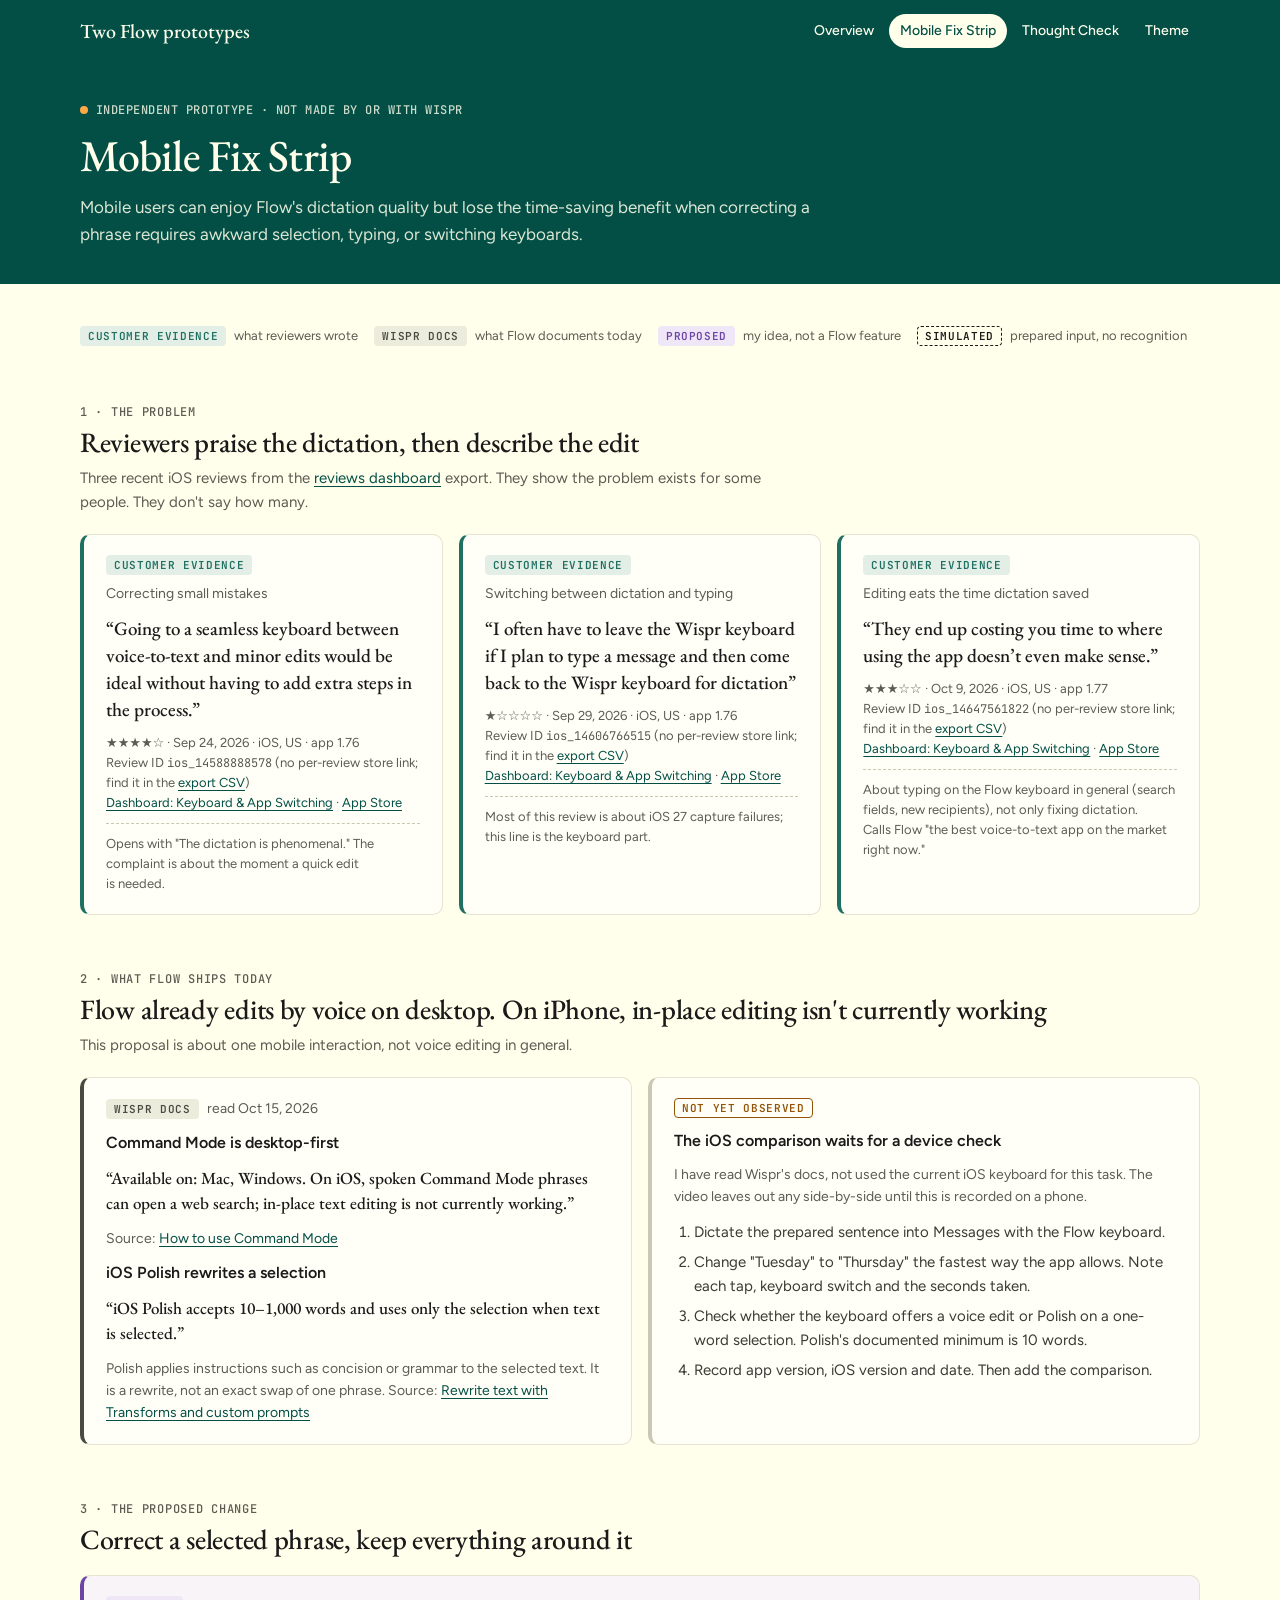
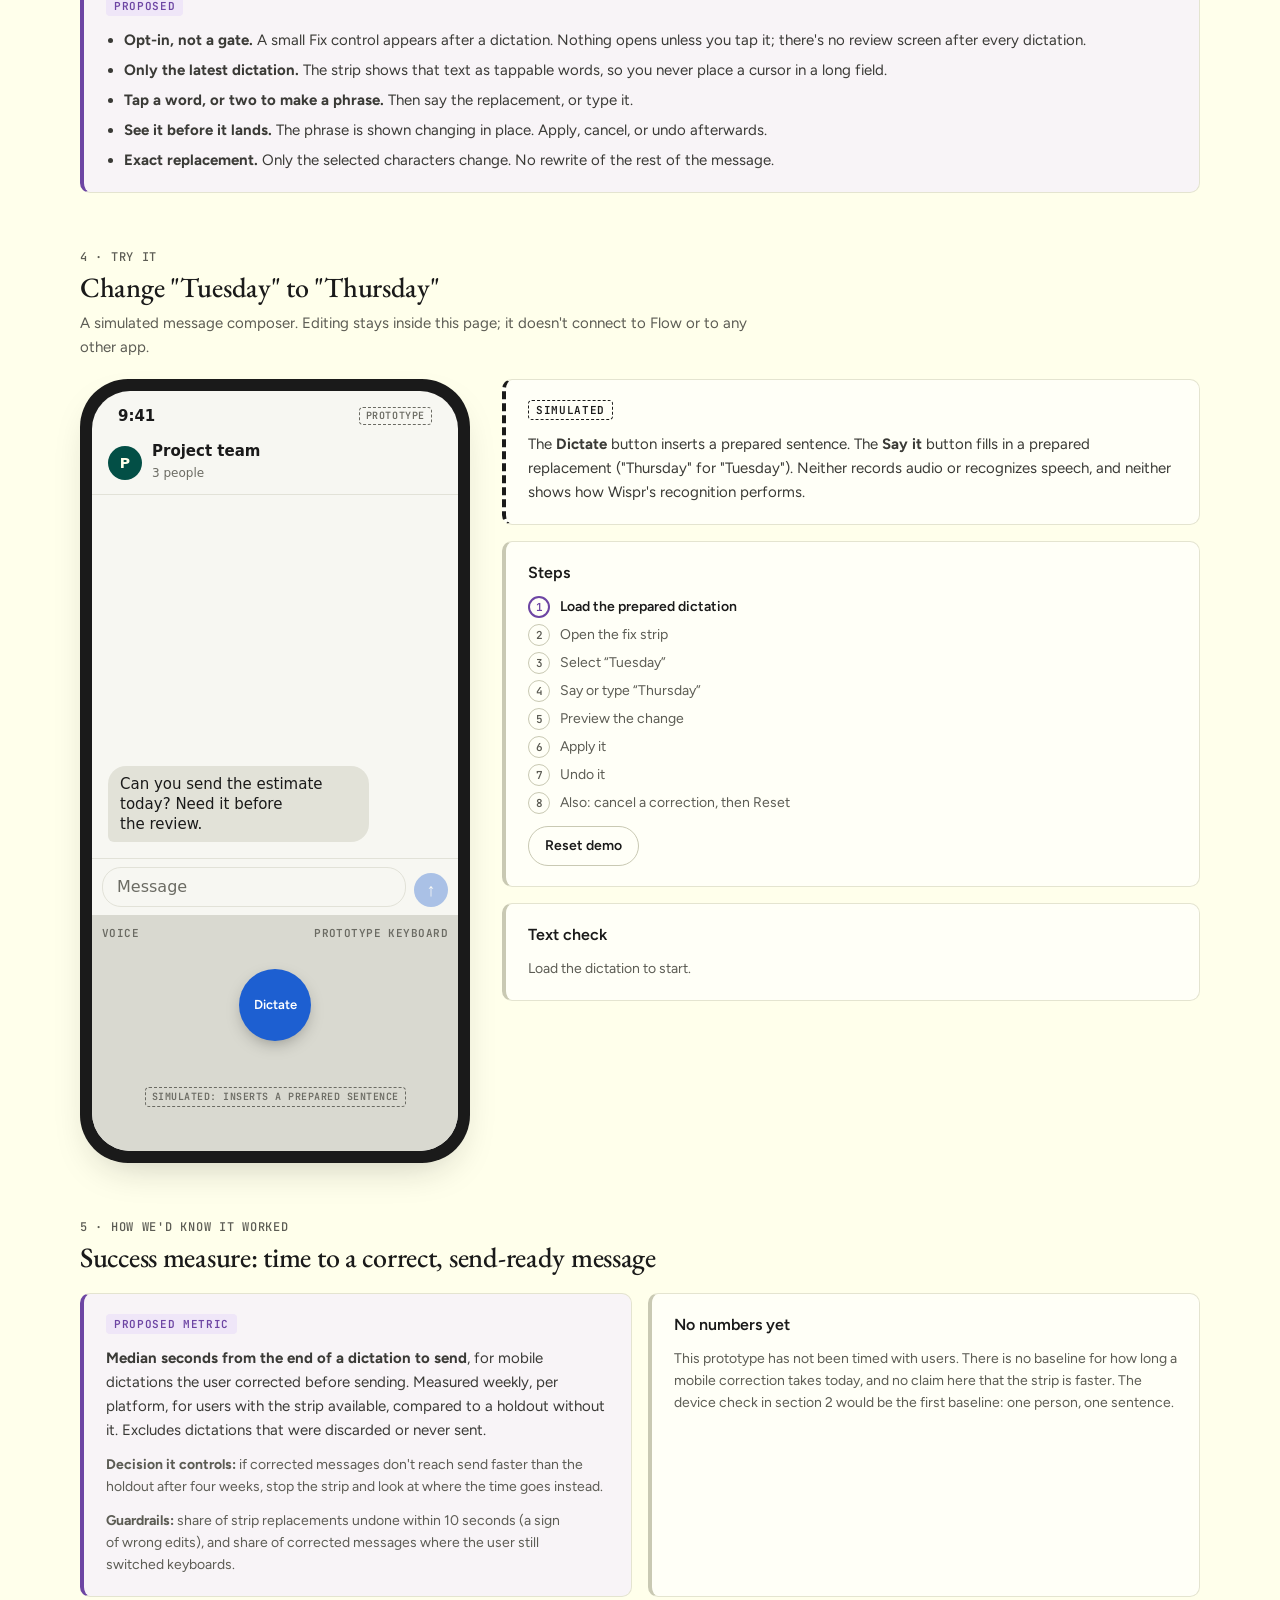
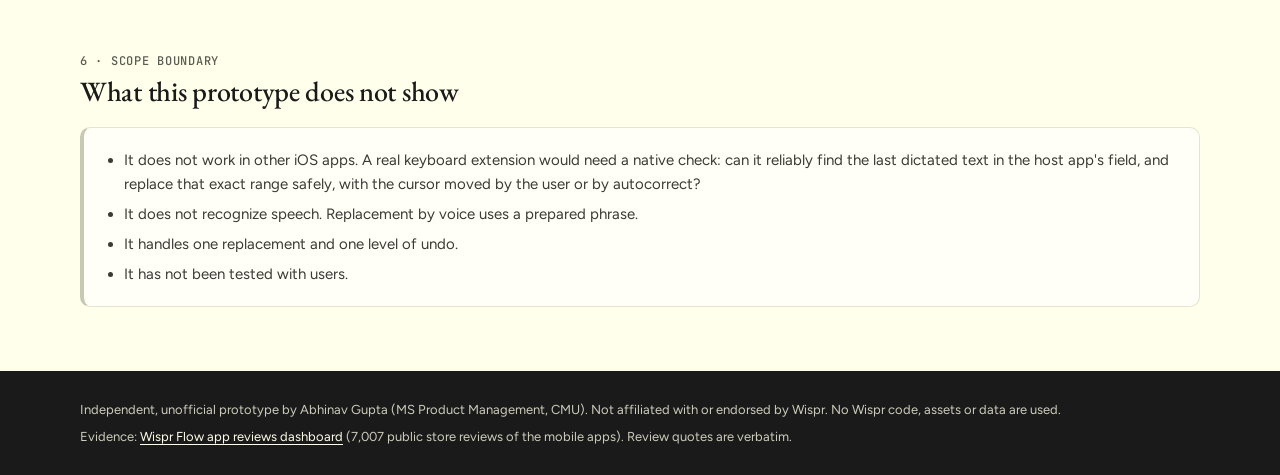
==== site/fix-strip/index.html @ d7d8e9a3 "Mobile Fix Strip demo and Thought Check test workspace Static site, three routes: overview, Fix Stri" ====
<!doctype html>
<html lang="en">
<head>
  <meta charset="utf-8">
  <meta name="viewport" content="width=device-width, initial-scale=1, viewport-fit=cover">
  <title>Mobile Fix Strip · Flow prototypes</title>
  <meta name="description" content="An independent prototype: correct one dictated phrase on mobile while keeping every other character.">
  <link rel="icon" href="data:,">
  <meta name="theme-color" content="#034f46">
  <link rel="preconnect" href="https://fonts.googleapis.com">
  <link rel="preconnect" href="https://fonts.gstatic.com" crossorigin>
  <link rel="stylesheet" href="https://fonts.googleapis.com/css2?family=EB+Garamond:wght@500;600&family=Figtree:wght@400;500;600;700&family=JetBrains+Mono:wght@500;600&display=swap">
  <link rel="stylesheet" href="../assets/styles.css">
  <link rel="stylesheet" href="../assets/fixstrip.css">
  <script src="../assets/shared.js"></script>
  <script src="../assets/evidence.js"></script>
  <script src="../assets/fixstrip-core.js"></script>
  <script defer src="../assets/fixstrip.js"></script>
</head>
<body>
  <a class="skip" href="#demo">Skip to the demo</a>
  <div class="masthead">
    <div class="shell topbar">
      <a class="site-name" href="../">Two Flow prototypes</a>
      <nav class="nav" aria-label="Pages">
        <a href="../">Overview</a>
        <a href="./" aria-current="page">Mobile Fix Strip</a>
        <a href="../thought-check/">Thought Check</a>
        <button id="theme" type="button" aria-label="Switch color theme">Theme</button>
      </nav>
    </div>
    <div class="shell page-intro">
      <p class="independent">Independent prototype · not made by or with Wispr</p>
      <h1>Mobile Fix Strip</h1>
      <p class="lede">Mobile users can enjoy Flow's dictation quality but lose the time-saving benefit when correcting a phrase requires awkward selection, typing, or switching keyboards.</p>
    </div>
  </div>

  <main class="shell">
    <div class="legend" aria-label="How to read this page">
      <span class="item"><span class="tag tag-evidence">Customer evidence</span> what reviewers wrote</span>
      <span class="item"><span class="tag tag-shipping">Wispr docs</span> what Flow documents today</span>
      <span class="item"><span class="tag tag-proposed">Proposed</span> my idea, not a Flow feature</span>
      <span class="item"><span class="tag tag-sim">Simulated</span> prepared input, no recognition</span>
    </div>

    <section aria-labelledby="problem-h">
      <div class="section-head">
        <p class="eyebrow">1 · The problem</p>
        <h2 id="problem-h">Reviewers praise the dictation, then describe the edit</h2>
        <p>Three recent iOS reviews from the <a id="dash-link" href="#">reviews dashboard</a> export. They show the problem exists for some people. They don't say how many.</p>
      </div>
      <div class="grid-3" id="fix-evidence"></div>
    </section>

    <section aria-labelledby="today-h">
      <div class="section-head">
        <p class="eyebrow">2 · What Flow ships today</p>
        <h2 id="today-h">Flow already edits by voice on desktop. On iPhone, in-place editing isn't currently working</h2>
        <p>This proposal is about one mobile interaction, not voice editing in general.</p>
      </div>
      <div class="grid-2">
        <article class="block shipping" id="docs-block"></article>
        <article class="block" id="observe-block">
          <div class="button-row"><span class="tag tag-unverified">Not yet observed</span></div>
          <h3>The iOS comparison waits for a device check</h3>
          <p class="muted">I have read Wispr's docs, not used the current iOS keyboard for this task. The video leaves out any side-by-side until this is recorded on a phone.</p>
          <ol class="steps">
            <li>Dictate the prepared sentence into Messages with the Flow keyboard.</li>
            <li>Change "Tuesday" to "Thursday" the fastest way the app allows. Note each tap, keyboard switch and the seconds taken.</li>
            <li>Check whether the keyboard offers a voice edit or Polish on a one-word selection. Polish's documented minimum is 10 words.</li>
            <li>Record app version, iOS version and date. Then add the comparison.</li>
          </ol>
        </article>
      </div>
    </section>

    <section aria-labelledby="idea-h">
      <div class="section-head">
        <p class="eyebrow">3 · The proposed change</p>
        <h2 id="idea-h">Correct a selected phrase, keep everything around it</h2>
      </div>
      <article class="block proposed">
        <div class="button-row"><span class="tag tag-proposed">Proposed</span></div>
        <ul class="ticks">
          <li><strong>Opt-in, not a gate.</strong> A small Fix control appears after a dictation. Nothing opens unless you tap it; there's no review screen after every dictation.</li>
          <li><strong>Only the latest dictation.</strong> The strip shows that text as tappable words, so you never place a cursor in a long field.</li>
          <li><strong>Tap a word, or two to make a phrase.</strong> Then say the replacement, or type it.</li>
          <li><strong>See it before it lands.</strong> The phrase is shown changing in place. Apply, cancel, or undo afterwards.</li>
          <li><strong>Exact replacement.</strong> Only the selected characters change. No rewrite of the rest of the message.</li>
        </ul>
      </article>
    </section>

    <section id="demo" aria-labelledby="demo-h">
      <div class="section-head">
        <p class="eyebrow">4 · Try it</p>
        <h2 id="demo-h">Change "Tuesday" to "Thursday"</h2>
        <p>A simulated message composer. Editing stays inside this page; it doesn't connect to Flow or to any other app.</p>
      </div>
      <div class="demo">
        <div class="phone" id="phone">
          <div class="phone-screen">
            <div class="statusbar" aria-hidden="true"><span>9:41</span><span class="sim-chip">Prototype</span></div>
            <div class="thread-head"><span class="avatar" aria-hidden="true">P</span><div><strong>Project team</strong><span>3 people</span></div></div>
            <div class="thread" aria-label="Message thread">
              <p class="bubble in">Can you send the estimate today? Need it before the review.</p>
            </div>
            <div class="toast" id="toast" role="status" aria-live="polite" hidden></div>
            <div class="composer">
              <div class="field" id="composer" aria-label="Message being written" aria-live="polite"><span class="placeholder">Message</span></div>
              <button class="send" type="button" id="send" aria-label="Send (disabled in the demo)" disabled>&uarr;</button>
            </div>
            <div class="strip" id="strip" hidden>
              <div class="strip-head"><span>Last dictation · tap the words to fix</span><button type="button" class="strip-close" id="strip-close" aria-label="Close the fix strip">&times;</button></div>
              <div class="strip-words" id="strip-words" role="group" aria-label="Words in the last dictation"></div>
            </div>
            <div class="kb" id="kb"></div>
          </div>
        </div>

        <aside class="demo-side">
          <div class="block sim">
            <div class="button-row"><span class="tag tag-sim">Simulated</span></div>
            <p>The <strong>Dictate</strong> button inserts a prepared sentence. The <strong>Say it</strong> button fills in a prepared replacement ("Thursday" for "Tuesday"). Neither records audio or recognizes speech, and neither shows how Wispr's recognition performs.</p>
          </div>
          <div class="block">
            <h3>Steps</h3>
            <ol class="checklist" id="checklist"></ol>
            <div class="button-row"><button type="button" class="button" id="reset">Reset demo</button></div>
          </div>
          <div class="block" id="integrity" aria-live="polite">
            <h3>Text check</h3>
            <p class="muted" id="integrity-msg">Load the dictation to start.</p>
          </div>
        </aside>
      </div>
    </section>

    <section aria-labelledby="measure-h">
      <div class="section-head">
        <p class="eyebrow">5 · How we'd know it worked</p>
        <h2 id="measure-h">Success measure: time to a correct, send-ready message</h2>
      </div>
      <div class="grid-2">
        <article class="block proposed">
          <div class="button-row"><span class="tag tag-proposed">Proposed metric</span></div>
          <p><strong>Median seconds from the end of a dictation to send</strong>, for mobile dictations the user corrected before sending. Measured weekly, per platform, for users with the strip available, compared to a holdout without it. Excludes dictations that were discarded or never sent.</p>
          <p class="muted"><strong>Decision it controls:</strong> if corrected messages don't reach send faster than the holdout after four weeks, stop the strip and look at where the time goes instead.</p>
          <p class="muted"><strong>Guardrails:</strong> share of strip replacements undone within 10 seconds (a sign of wrong edits), and share of corrected messages where the user still switched keyboards.</p>
        </article>
        <article class="block">
          <h3>No numbers yet</h3>
          <p class="muted">This prototype has not been timed with users. There is no baseline for how long a mobile correction takes today, and no claim here that the strip is faster. The device check in section 2 would be the first baseline: one person, one sentence.</p>
        </article>
      </div>
    </section>

    <section aria-labelledby="scope-h">
      <div class="section-head">
        <p class="eyebrow">6 · Scope boundary</p>
        <h2 id="scope-h">What this prototype does not show</h2>
      </div>
      <article class="block">
        <ul class="ticks">
          <li>It does not work in other iOS apps. A real keyboard extension would need a native check: can it reliably find the last dictated text in the host app's field, and replace that exact range safely, with the cursor moved by the user or by autocorrect?</li>
          <li>It does not recognize speech. Replacement by voice uses a prepared phrase.</li>
          <li>It handles one replacement and one level of undo.</li>
          <li>It has not been tested with users.</li>
        </ul>
      </article>
    </section>
  </main>

  <footer class="site-footer">
    <div class="shell">
      <p>Independent, unofficial prototype by Abhinav Gupta (MS Product Management, CMU). Not affiliated with or endorsed by Wispr. No Wispr code, assets or data are used.</p>
      <p>Evidence: <a href="https://wispr-reviews-site.vercel.app/">Wispr Flow app reviews dashboard</a> (7,007 public store reviews of the mobile apps). Review quotes are verbatim.</p>
    </div>
  </footer>
</body>
</html>
---- site/assets/styles.css ----
/* Tokens: same Wispr Flow palette as the reviews dashboard (wispr-reviews/site/styles.css), read from
   wisprflow.ai's stylesheet on 2026-10-12. Content-type colors are derived: evidence, finding,
   proposed and simulated must never share a color. */
:root {
  color-scheme: light;
  --font-sans: "Figtree", ui-sans-serif, system-ui, -apple-system, "Segoe UI", Arial, sans-serif;
  --font-serif: "EB Garamond", "Iowan Old Style", Georgia, serif;
  --font-mono: "JetBrains Mono", ui-monospace, "SF Mono", Menlo, monospace;
  --ease-out: cubic-bezier(0.23, 1, 0.32, 1);
  --hero: #034f46; --ink: #1a1a1a; --cream: #ffffeb; --dawn: #f0d7ff;
  --page: #ffffeb; --surface: #f8f8e0; --raised: #fffff7; --border: #e4e4d0; --border-strong: #c9c9b3;
  --text-1: #1a1a1a; --text-2: #3a3a36; --text-3: #5c5c54; --text-4: #8a8a7c;
  --brand: #034f46; --on-brand: #ffffeb; --focus: #034f46;
  --evidence: #1f6f63; --evidence-soft: #e3efe6;
  --finding: #93540a; --finding-soft: #f8ead2;
  --proposed: #6d45a3; --proposed-soft: #efe6f8;
  --shipping: #4a4a44; --shipping-soft: #ececdc;
  --sim: #1a1a1a;
  --ok: #1f6f63; --bad: #b02e46; --warn: #93540a;
  --hl: #f0d7ff; --hl-ink: #1a1a1a; --ins: #cdeedd; --del: #f6d3d9;
  --shadow: 0 16px 40px -18px rgba(26, 26, 26, 0.28);
}
@media (prefers-color-scheme: dark) {
  :root:not([data-theme="light"]) {
    color-scheme: dark;
    --page: #1a1a1a; --surface: #222220; --raised: #2b2b28; --border: #3a3a35; --border-strong: #55554d;
    --text-1: #ffffeb; --text-2: #d6d6c2; --text-3: #a3a394; --text-4: #7d7d70;
    --brand: #dcbcf7; --on-brand: #1a1a1a; --focus: #f0d7ff;
    --evidence: #6cc4b2; --evidence-soft: #1f302c;
    --finding: #ffb45e; --finding-soft: #3a2c19;
    --proposed: #c7a5f0; --proposed-soft: #2f2640;
    --shipping: #c9c9b3; --shipping-soft: #2f2f2b;
    --sim: #ffffeb;
    --ok: #6cc4b2; --bad: #f0738a; --warn: #ffb45e;
    --hl: #5b3f86; --hl-ink: #ffffeb; --ins: #1e4a3c; --del: #5a2430;
    --shadow: 0 18px 40px -16px rgba(0, 0, 0, 0.6);
  }
}
:root[data-theme="dark"] {
  color-scheme: dark;
  --page: #1a1a1a; --surface: #222220; --raised: #2b2b28; --border: #3a3a35; --border-strong: #55554d;
  --text-1: #ffffeb; --text-2: #d6d6c2; --text-3: #a3a394; --text-4: #7d7d70;
  --brand: #dcbcf7; --on-brand: #1a1a1a; --focus: #f0d7ff;
  --evidence: #6cc4b2; --evidence-soft: #1f302c;
  --finding: #ffb45e; --finding-soft: #3a2c19;
  --proposed: #c7a5f0; --proposed-soft: #2f2640;
  --shipping: #c9c9b3; --shipping-soft: #2f2f2b;
  --sim: #ffffeb;
  --ok: #6cc4b2; --bad: #f0738a; --warn: #ffb45e;
  --hl: #5b3f86; --hl-ink: #ffffeb; --ins: #1e4a3c; --del: #5a2430;
  --shadow: 0 18px 40px -16px rgba(0, 0, 0, 0.6);
}

/* Base */
*, *::before, *::after { box-sizing: border-box; }
html { scrollbar-color: var(--border-strong) transparent; }
body { margin: 0; background: var(--page); color: var(--text-2); font: 400 15px/24px var(--font-sans); -webkit-font-smoothing: antialiased; }
h1, h2, h3, h4, p, ul, ol, figure, blockquote { margin: 0; }
h1, h2, h3, h4 { color: var(--text-1); font-weight: 600; text-wrap: balance; }
h1 { font: 500 44px/48px var(--font-serif); letter-spacing: -0.02em; }
h2 { font: 500 28px/32px var(--font-serif); letter-spacing: -0.01em; }
h3 { font-size: 16px; line-height: 22px; }
h4 { font-size: 14px; line-height: 20px; }
p { text-wrap: pretty; }
a { color: var(--brand); text-underline-offset: 3px; }
code, .mono { font-family: var(--font-mono); font-size: 0.86em; }
[hidden] { display: none !important; }
:focus-visible { outline: 2px solid var(--focus); outline-offset: 2px; border-radius: 4px; }
.sr-only { position: absolute; width: 1px; height: 1px; overflow: hidden; clip-path: inset(50%); white-space: nowrap; }
.skip { position: absolute; left: -999px; top: 8px; background: var(--raised); padding: 8px 12px; z-index: 10; }
.skip:focus { left: 8px; }

.shell { width: min(1120px, 100% - 32px); margin-inline: auto; }

/* Masthead and nav */
.masthead { background: var(--hero); color: var(--cream); }
.masthead a { color: var(--cream); }
.topbar { display: flex; align-items: center; justify-content: space-between; gap: 16px; padding-block: 14px; flex-wrap: wrap; }
.site-name { font: 500 20px/24px var(--font-serif); text-decoration: none; }
.nav { display: flex; gap: 4px; flex-wrap: wrap; align-items: center; }
.nav a, .nav button { color: var(--cream); text-decoration: none; font: 500 14px/20px var(--font-sans); padding: 6px 10px; border-radius: 999px; border: 1px solid transparent; background: none; cursor: pointer; }
.nav a:hover, .nav button:hover { border-color: rgba(255, 255, 235, 0.35); }
.nav a[aria-current="page"] { background: var(--cream); color: var(--hero); }
.page-intro { padding-block: 40px 36px; display: grid; gap: 14px; }
.page-intro > * { max-width: 780px; }
.page-intro h1 { color: var(--cream); }
.page-intro .lede { color: rgba(255, 255, 235, 0.86); font-size: 17px; line-height: 27px; }
.independent { display: inline-flex; gap: 8px; align-items: center; font: 500 12px/16px var(--font-mono); letter-spacing: 0.04em; text-transform: uppercase; color: rgba(255, 255, 235, 0.8); }
.independent::before { content: ""; width: 8px; height: 8px; border-radius: 50%; background: #ffa946; }

main { padding-block: 40px 64px; display: grid; gap: 48px; }
section > h2 + p, .section-head p { margin-top: 8px; color: var(--text-3); max-width: 720px; }
.section-head { margin-bottom: 20px; }
.eyebrow { font: 500 12px/16px var(--font-mono); text-transform: uppercase; letter-spacing: 0.06em; color: var(--text-3); margin-bottom: 6px; }

/* Content-type tags: the one visual system that keeps evidence, findings and proposals apart */
.tag { display: inline-flex; align-items: center; gap: 6px; font: 600 11px/16px var(--font-mono); text-transform: uppercase; letter-spacing: 0.06em; padding: 2px 8px; border-radius: 4px; white-space: nowrap; }
.tag-evidence { color: var(--evidence); background: var(--evidence-soft); }
.tag-finding { color: var(--finding); background: var(--finding-soft); }
.tag-proposed { color: var(--proposed); background: var(--proposed-soft); }
.tag-shipping { color: var(--shipping); background: var(--shipping-soft); }
.tag-sim { color: var(--sim); border: 1.5px dashed currentColor; padding: 1px 7px; }
.tag-hypothesis { color: var(--text-1); border: 1.5px solid var(--text-3); padding: 1px 7px; }
.tag-unverified { color: var(--warn); border: 1.5px solid currentColor; padding: 1px 7px; }

.block { background: var(--raised); border: 1px solid var(--border); border-left: 4px solid var(--kind, var(--border-strong)); border-radius: 10px; padding: 20px 22px; display: grid; gap: 12px; align-content: start; }
.block.evidence { --kind: var(--evidence); }
.block.finding { --kind: var(--finding); }
.block.proposed { --kind: var(--proposed); background: color-mix(in srgb, var(--proposed-soft) 45%, var(--raised)); }
.block.shipping { --kind: var(--shipping); }
.block.sim { --kind: var(--sim); border-left-style: dashed; }
.block p { color: var(--text-2); }
.block .muted, .muted { color: var(--text-3); font-size: 14px; line-height: 22px; }

.legend { display: flex; flex-wrap: wrap; gap: 8px 16px; align-items: center; font-size: 13px; color: var(--text-3); }
.legend span.item { display: inline-flex; gap: 8px; align-items: center; }

.grid-2 { display: grid; grid-template-columns: repeat(2, minmax(0, 1fr)); gap: 16px; }
.grid-3 { display: grid; grid-template-columns: repeat(3, minmax(0, 1fr)); gap: 16px; }
@media (max-width: 860px) { .grid-2, .grid-3 { grid-template-columns: 1fr; } }

/* Review quotes */
.quote { display: grid; gap: 10px; }
.quote blockquote { font: 500 19px/27px var(--font-serif); color: var(--text-1); }
.quote blockquote::before { content: "\201C"; } .quote blockquote::after { content: "\201D"; }
.quote .meta { font-size: 13px; line-height: 20px; color: var(--text-3); }
.quote .meta code { font-size: 12px; overflow-wrap: anywhere; }
.quote .why { font-size: 13px; line-height: 20px; color: var(--text-3); border-top: 1px dashed var(--border-strong); padding-top: 10px; }

/* Buttons */
.button { display: inline-flex; align-items: center; justify-content: center; gap: 8px; min-height: 40px; padding: 8px 16px; border-radius: 999px; border: 1px solid var(--border-strong); background: var(--raised); color: var(--text-1); font: 600 14px/20px var(--font-sans); cursor: pointer; text-decoration: none; transition: transform 120ms var(--ease-out), background 160ms; }
.button:hover { background: var(--surface); }
.button:active { transform: scale(0.97); }
.button.primary { background: var(--brand); border-color: var(--brand); color: var(--on-brand); }
.button.primary:hover { filter: brightness(1.08); }
.button.quiet { border-color: transparent; background: none; }
.button.small { min-height: 32px; padding: 4px 12px; font-size: 13px; }
.button[disabled] { opacity: 0.45; cursor: not-allowed; transform: none; }
.button-row { display: flex; gap: 8px; flex-wrap: wrap; align-items: center; }

/* Overview cards */
.concept { display: grid; gap: 14px; padding: 24px; }
.concept h2 { font-size: 30px; line-height: 34px; }
.concept .status { font-size: 13px; color: var(--text-3); }
.concept dl { display: grid; gap: 10px; margin: 0; }
.concept dt { font: 600 12px/16px var(--font-mono); text-transform: uppercase; letter-spacing: 0.05em; color: var(--text-3); }
.concept dd { margin: 2px 0 0; }

table { border-collapse: collapse; width: 100%; font-size: 14px; }
th, td { text-align: left; padding: 8px 10px; border-bottom: 1px solid var(--border); vertical-align: top; }
th { font: 600 12px/16px var(--font-mono); text-transform: uppercase; letter-spacing: 0.04em; color: var(--text-3); }
.table-wrap { overflow-x: auto; }

ul.plain { display: grid; gap: 8px; padding: 0; list-style: none; }
ul.ticks { display: grid; gap: 6px; padding-left: 18px; }
ol.steps { display: grid; gap: 6px; padding-left: 20px; }

footer.site-footer { background: var(--ink); color: rgba(255, 255, 235, 0.78); padding-block: 28px; font-size: 13px; line-height: 21px; }
footer.site-footer a { color: var(--cream); }
footer.site-footer .shell { display: grid; gap: 6px; }

@media (max-width: 640px) {
  h1 { font-size: 34px; line-height: 38px; }
  h2 { font-size: 24px; line-height: 28px; }
  .page-intro { padding-block: 28px; }
  main { padding-block: 28px 48px; gap: 36px; }
  .block { padding: 16px; }
}
@media (prefers-reduced-motion: reduce) { *, *::before, *::after { transition-duration: 1ms !important; animation-duration: 1ms !important; } }
.doc-quote { font: 500 17px/25px var(--font-serif); color: var(--text-1); }
---- site/assets/fixstrip.css ----
/* Mobile Fix Strip demo. The phone is a neutral, generic messaging UI: no Wispr or Apple branding. */
.demo { display: grid; grid-template-columns: 390px minmax(0, 1fr); gap: 32px; align-items: start; }
.demo-side { display: grid; gap: 16px; position: sticky; top: 16px; }
@media (max-width: 900px) { .demo { grid-template-columns: 1fr; justify-items: center; } .demo-side { position: static; width: 100%; } }

.phone { --ph-bg: #f7f7f2; --ph-ink: #1a1a1a; --ph-sub: #6b6b63; --ph-line: #e2e2d8; --ph-key: #ffffff; --ph-kb: #d9d9d0; --ph-blue: #1d5fd1;
  width: 390px; max-width: 100%; border-radius: 48px; padding: 12px; background: #1a1a1a; box-shadow: var(--shadow); }
:root[data-theme="dark"] .phone { --ph-bg: #121212; --ph-ink: #f2f2ea; --ph-sub: #9a9a90; --ph-line: #2c2c28; --ph-key: #3a3a36; --ph-kb: #232320; --ph-blue: #6ea0ff; background: #000; }
@media (prefers-color-scheme: dark) { :root:not([data-theme="light"]) .phone { --ph-bg: #121212; --ph-ink: #f2f2ea; --ph-sub: #9a9a90; --ph-line: #2c2c28; --ph-key: #3a3a36; --ph-kb: #232320; --ph-blue: #6ea0ff; background: #000; } }
.phone-screen { position: relative; height: 760px; border-radius: 38px; overflow: hidden; background: var(--ph-bg); color: var(--ph-ink); display: flex; flex-direction: column; font: 400 16px/22px -apple-system, system-ui, var(--font-sans); }
@media (max-width: 480px) {
  .phone { width: 100%; border-radius: 28px; padding: 6px; }
  .phone-screen { height: min(760px, calc(100svh - 24px)); min-height: 600px; border-radius: 24px; }
}

.statusbar { display: flex; justify-content: space-between; align-items: center; padding: 14px 26px 6px; font-weight: 600; font-size: 15px; }
.sim-chip { font: 600 10px/14px var(--font-mono); letter-spacing: 0.06em; text-transform: uppercase; border: 1.5px dashed currentColor; border-radius: 4px; padding: 1px 6px; color: var(--ph-sub); }
.thread-head { display: flex; gap: 10px; align-items: center; padding: 8px 16px 10px; border-bottom: 1px solid var(--ph-line); }
.thread-head strong { display: block; font-size: 15px; line-height: 20px; }
.thread-head span:not(.avatar) { font-size: 12px; color: var(--ph-sub); }
.avatar { width: 34px; height: 34px; border-radius: 50%; display: grid; place-items: center; background: #034f46; color: #ffffeb; font-weight: 700; font-size: 14px; }
.thread { flex: 1; padding: 16px; display: flex; flex-direction: column; justify-content: flex-end; gap: 8px; overflow: hidden; }
.bubble { max-width: 78%; padding: 8px 12px; border-radius: 18px; font-size: 15px; line-height: 20px; }
.bubble.in { background: var(--ph-line); align-self: flex-start; border-bottom-left-radius: 6px; }

.composer { display: flex; gap: 8px; align-items: flex-end; padding: 8px 10px; border-top: 1px solid var(--ph-line); }
.field { flex: 1; min-height: 38px; max-height: 150px; overflow-y: auto; border: 1px solid var(--ph-line); border-radius: 19px; padding: 8px 14px; font-size: 16px; line-height: 22px; background: var(--ph-bg); white-space: pre-wrap; overflow-wrap: anywhere; }
.field .placeholder { color: var(--ph-sub); }
.field .caret { display: inline-block; width: 2px; height: 1.1em; vertical-align: -0.15em; background: var(--ph-blue); animation: blink 1s steps(1) infinite; margin-left: 1px; }
@keyframes blink { 50% { opacity: 0; } }
.field del { background: var(--del); color: var(--ph-ink); text-decoration-thickness: 2px; border-radius: 3px; padding: 0 2px; }
.field ins { background: var(--ins); color: var(--ph-ink); text-decoration: none; border-radius: 3px; padding: 0 2px; font-weight: 600; }
.field mark { background: var(--hl); color: var(--hl-ink); border-radius: 3px; padding: 0 1px; }
.field .changed { background: var(--ins); border-radius: 3px; transition: background 1.6s ease 0.6s; }
.field .changed.settled { background: transparent; }
.send { width: 34px; height: 34px; border-radius: 50%; border: 0; background: var(--ph-blue); color: #fff; font-size: 18px; opacity: 0.35; }

.strip { border-top: 1px solid var(--ph-line); background: color-mix(in srgb, var(--ph-bg) 70%, var(--hl)); padding: 8px 10px 10px; animation: rise 220ms var(--ease-out); }
@keyframes rise { from { transform: translateY(8px); opacity: 0; } }
.strip-head { display: flex; justify-content: space-between; align-items: center; font: 600 11px/16px var(--font-mono); letter-spacing: 0.04em; text-transform: uppercase; color: var(--ph-sub); margin-bottom: 6px; }
.strip-close { border: 0; background: none; color: var(--ph-sub); font-size: 22px; line-height: 1; width: 32px; height: 32px; border-radius: 50%; cursor: pointer; }
.strip-words { display: flex; flex-wrap: wrap; align-items: center; gap: 2px 0; font-size: 15px; line-height: 22px; max-height: 96px; overflow-y: auto; }
.strip-words .w { border: 0; background: none; color: var(--ph-ink); font: inherit; padding: 4px 2px; margin: 0; border-radius: 6px; cursor: pointer; min-height: 34px; }
.strip-words .w:hover { background: color-mix(in srgb, var(--hl) 50%, transparent); }
.strip-words .w[aria-pressed="true"] { background: var(--hl); color: var(--hl-ink); box-shadow: inset 0 -2px 0 #6d45a3; }
.strip-words .p { padding: 4px 0; white-space: pre; margin-inline: -1px; }
.strip-words .w.mid { border-radius: 0; }

.kb { background: var(--ph-kb); padding: 10px 10px 26px; min-height: 236px; display: flex; flex-direction: column; gap: 10px; }
.kb-label { display: flex; justify-content: space-between; align-items: center; font: 600 11px/16px var(--font-mono); letter-spacing: 0.04em; text-transform: uppercase; color: var(--ph-sub); }
.kb-main { flex: 1; display: grid; place-items: center; gap: 10px; text-align: center; }
.kb-row { display: flex; gap: 8px; justify-content: center; flex-wrap: wrap; }
.kb button.key { min-height: 44px; padding: 0 16px; border-radius: 10px; border: 0; background: var(--ph-key); color: var(--ph-ink); font: 600 15px/20px -apple-system, system-ui, var(--font-sans); box-shadow: 0 1px 0 rgba(0,0,0,0.25); cursor: pointer; transition: transform 100ms var(--ease-out); }
.kb button.key:active { transform: scale(0.96); }
.kb button.key.primary { background: var(--ph-blue); color: #fff; }
.kb button.key.fix { background: #6d45a3; color: #fff; }
.kb button.key[disabled] { opacity: 0.4; cursor: not-allowed; }
.mic { width: 72px; height: 72px; border-radius: 50%; border: 0; background: var(--ph-blue); color: #fff; font: 600 13px/16px var(--font-sans); cursor: pointer; display: grid; place-items: center; box-shadow: 0 6px 18px -6px rgba(0,0,0,0.4); }
.mic.listening { animation: pulse 1s ease-in-out infinite; }
@keyframes pulse { 50% { box-shadow: 0 0 0 10px color-mix(in srgb, var(--ph-blue) 25%, transparent); } }
.kb .hint { font-size: 13px; line-height: 18px; color: var(--ph-sub); max-width: 300px; }
.kb .sim-note { font: 600 10px/14px var(--font-mono); letter-spacing: 0.05em; text-transform: uppercase; color: var(--ph-sub); border: 1.5px dashed currentColor; border-radius: 4px; padding: 2px 6px; }
.kb input { width: 100%; min-height: 44px; border-radius: 10px; border: 1px solid var(--ph-line); background: var(--ph-key); color: var(--ph-ink); padding: 8px 12px; font: 400 16px/22px -apple-system, system-ui, var(--font-sans); }
.replace-target { font-size: 15px; }
.replace-target b { background: var(--hl); color: var(--hl-ink); border-radius: 3px; padding: 0 3px; }
.swap { font-size: 17px; line-height: 24px; }
.swap s { background: var(--del); border-radius: 3px; padding: 0 3px; }
.swap b { background: var(--ins); border-radius: 3px; padding: 0 3px; }

.toast { margin: 0 10px 8px; display: flex; align-items: center; justify-content: space-between; gap: 12px; background: #1a1a1a; color: #ffffeb; border-radius: 14px; padding: 10px 10px 10px 14px; font-size: 14px; line-height: 20px; box-shadow: var(--shadow); animation: rise 220ms var(--ease-out); }
.toast button { border: 0; background: #ffffeb; color: #1a1a1a; border-radius: 999px; padding: 6px 14px; font: 700 14px/18px var(--font-sans); cursor: pointer; min-height: 36px; }

.checklist { display: grid; gap: 6px; padding: 0; list-style: none; counter-reset: step; }
.checklist li { counter-increment: step; display: flex; gap: 10px; align-items: baseline; font-size: 14px; line-height: 20px; color: var(--text-3); }
.checklist li::before { content: counter(step); flex: none; width: 22px; height: 22px; border-radius: 50%; display: grid; place-items: center; font: 600 11px/1 var(--font-mono); border: 1px solid var(--border-strong); }
.checklist li.done { color: var(--text-1); }
.checklist li.done::before { content: "\2713"; background: var(--ok); border-color: var(--ok); color: var(--page); }
.checklist li.now { color: var(--text-1); font-weight: 600; }
.checklist li.now::before { border-color: var(--proposed); color: var(--proposed); border-width: 2px; }

.check-row { display: grid; grid-template-columns: 72px minmax(0, 1fr); gap: 4px 10px; font-size: 13px; line-height: 20px; }
.check-row code { font-size: 12px; overflow-wrap: anywhere; color: var(--text-1); }
.check-ok { color: var(--ok); font-weight: 600; }
.check-bad { color: var(--bad); font-weight: 600; }

/* Recording mode (?record): only the phone and the step panel, for a clean screen capture. */
body.record .masthead, body.record footer, body.record .legend, body.record main > section:not(#demo), body.record #demo .section-head { display: none; }
body.record main { padding-block: 24px; }
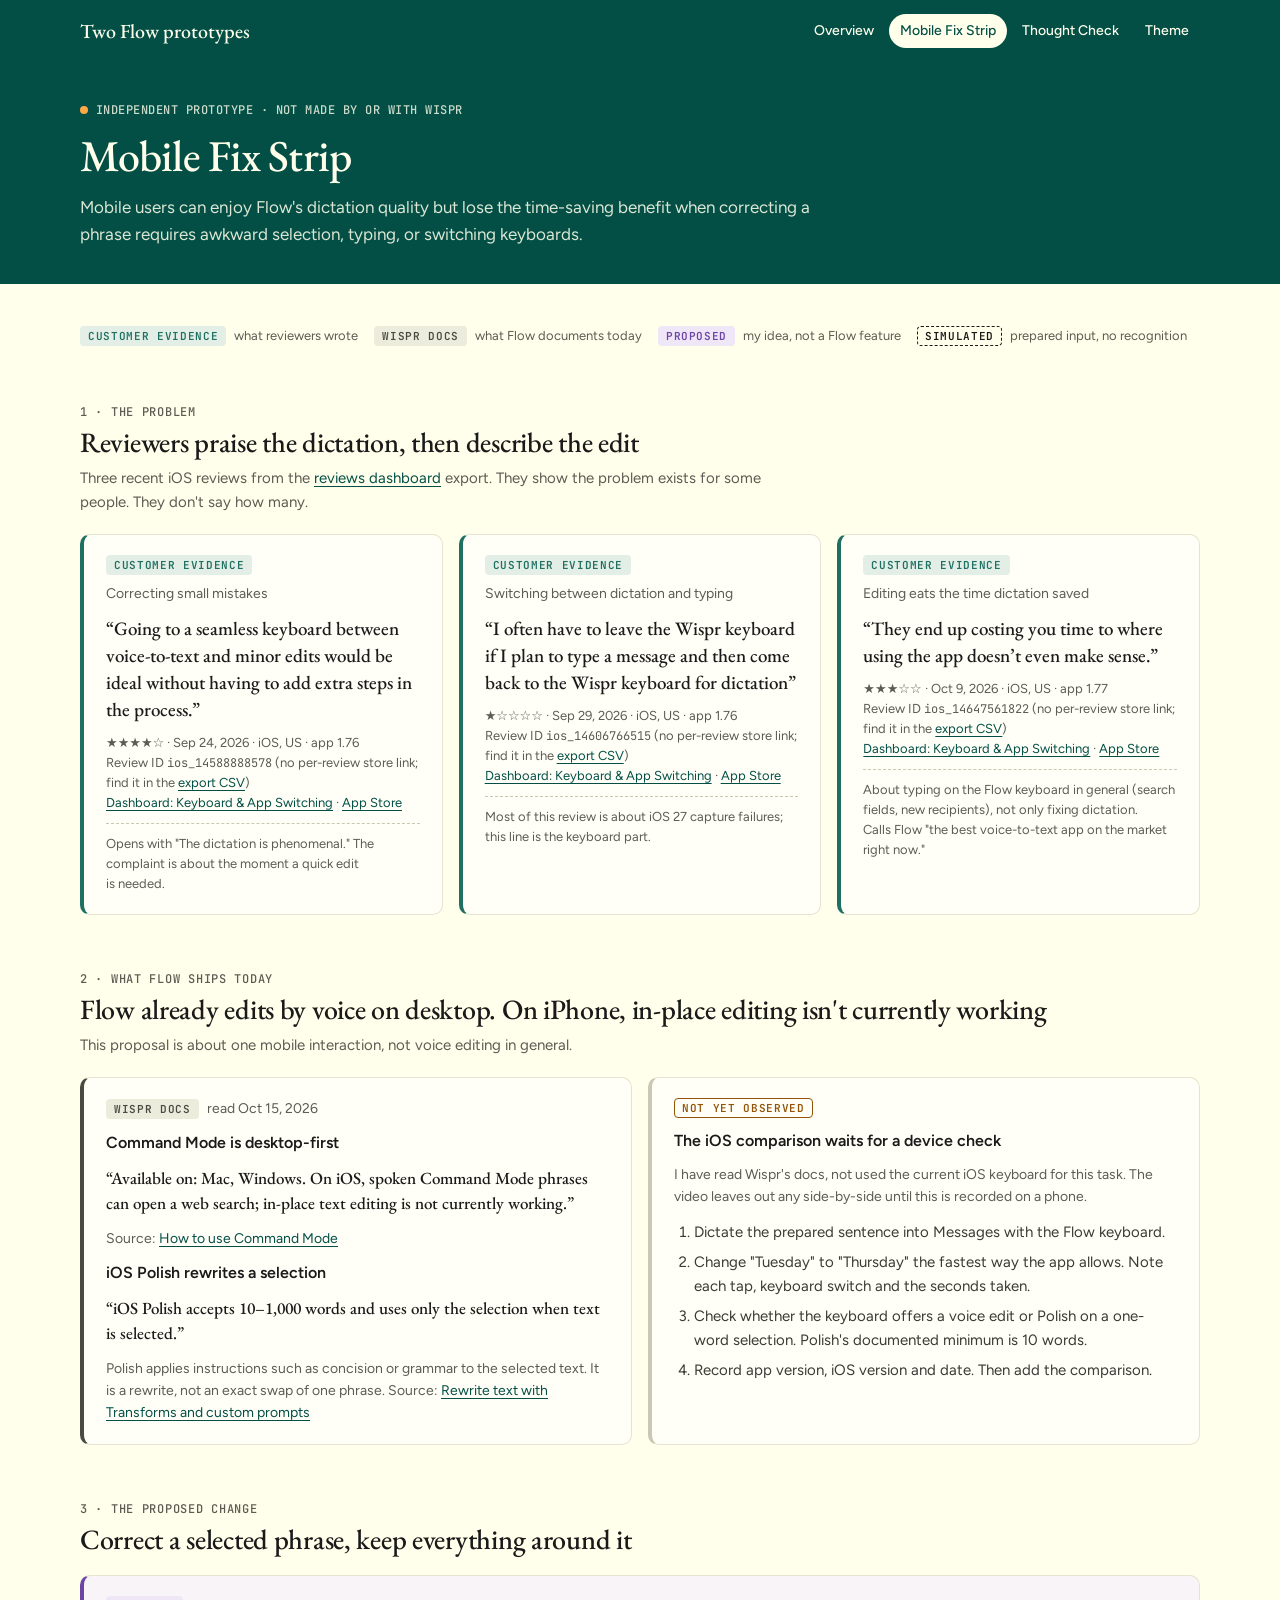
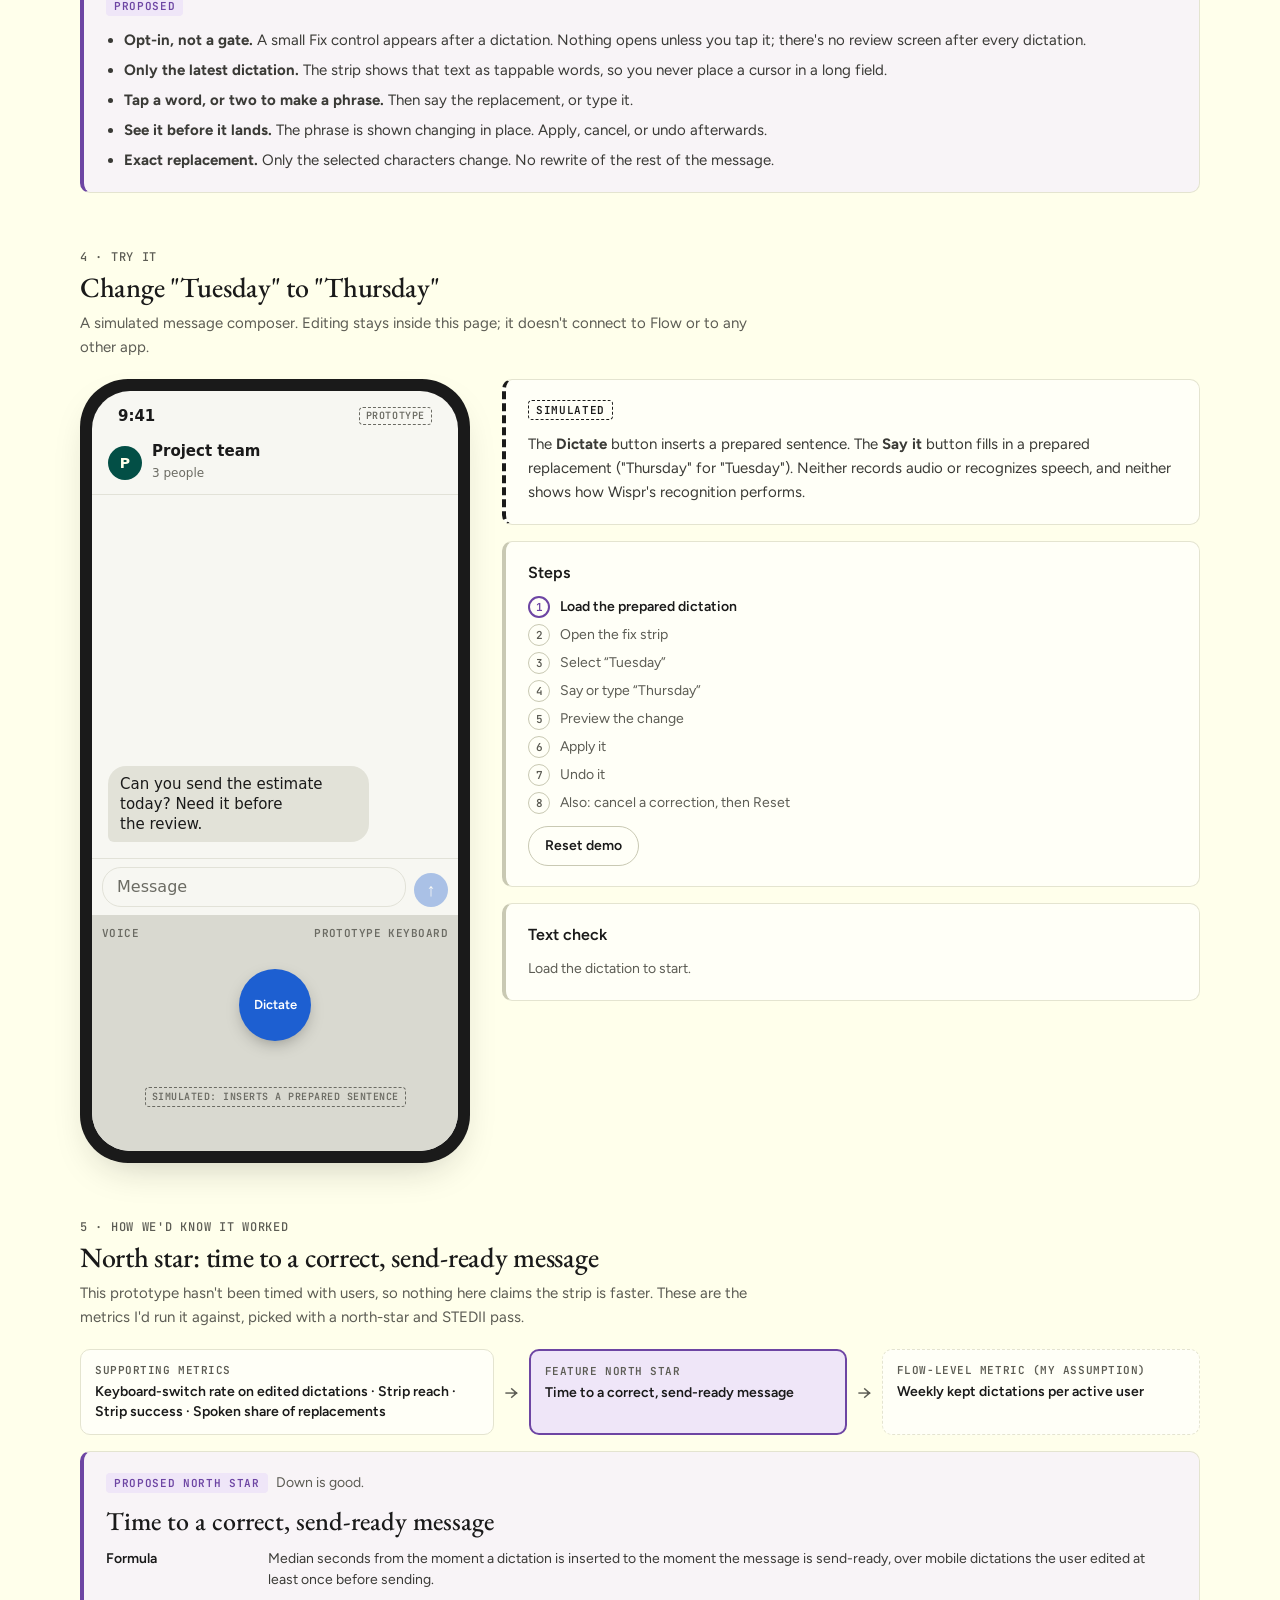
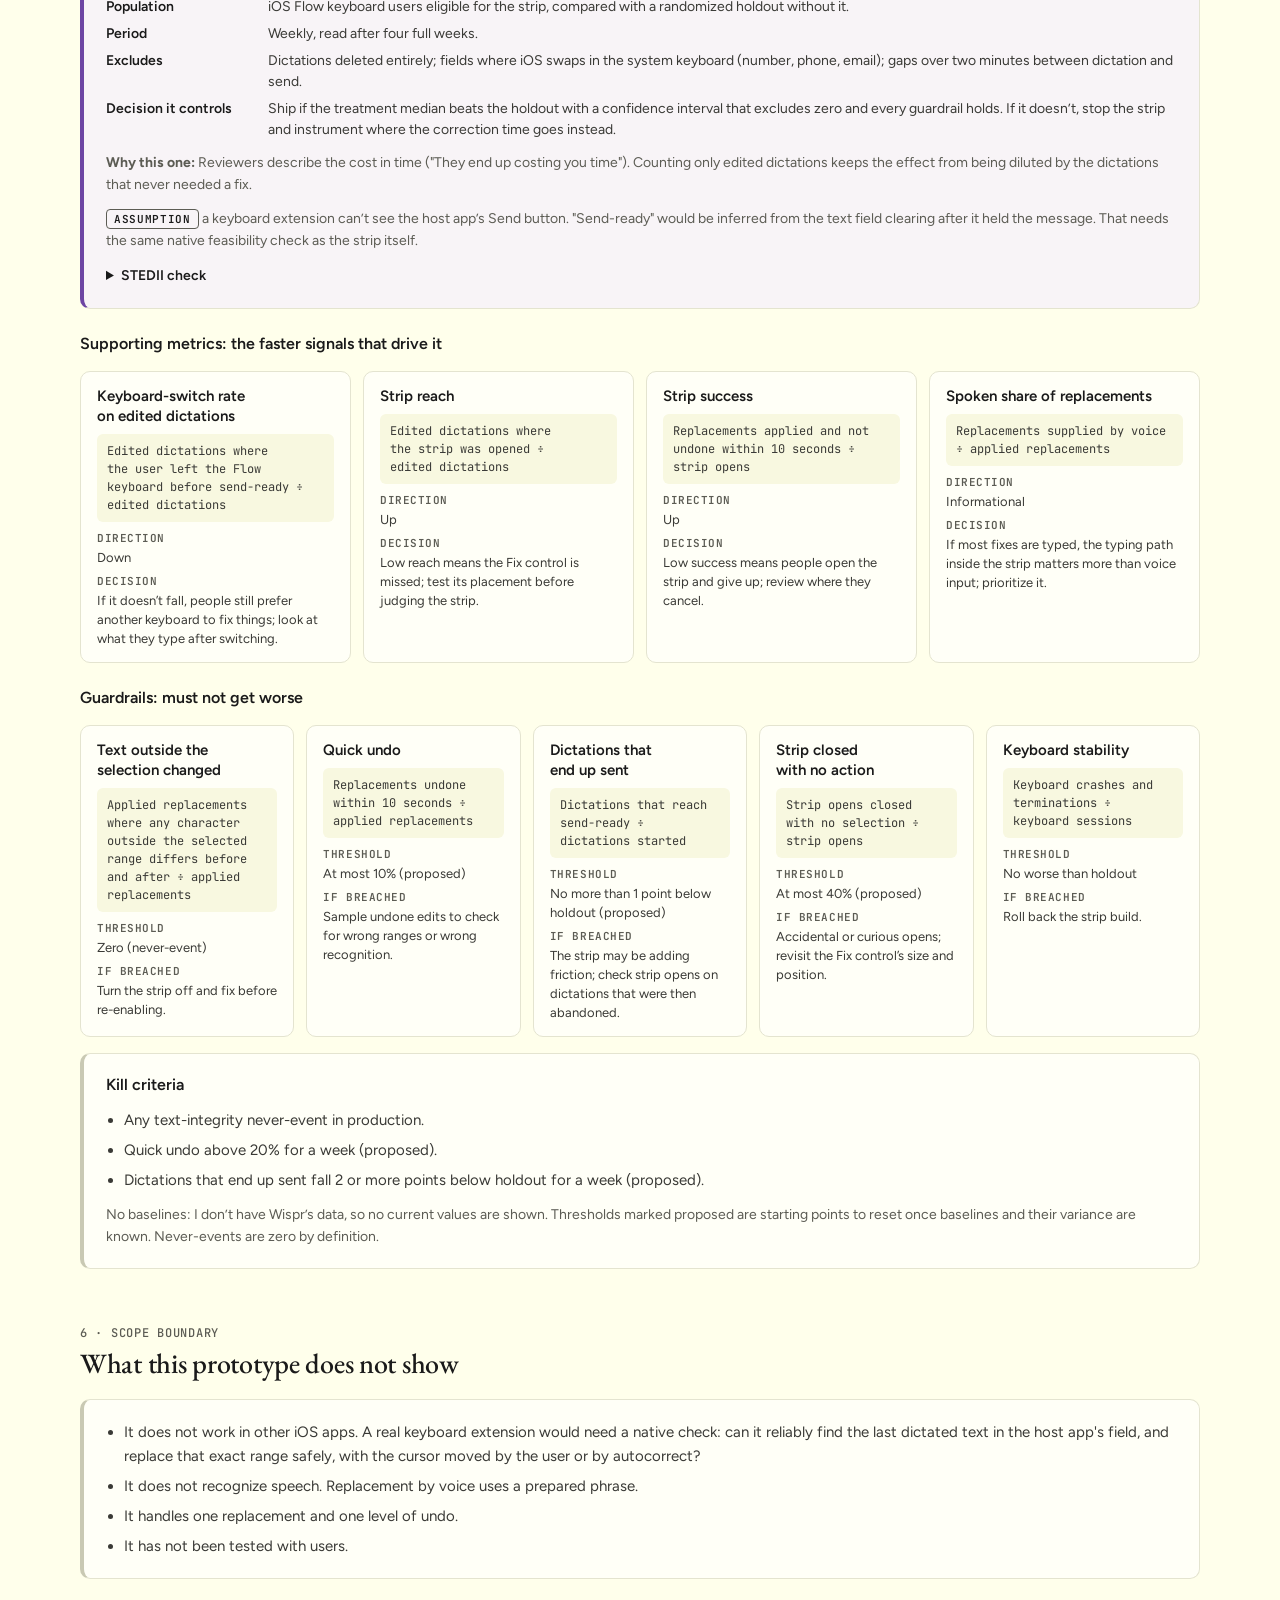
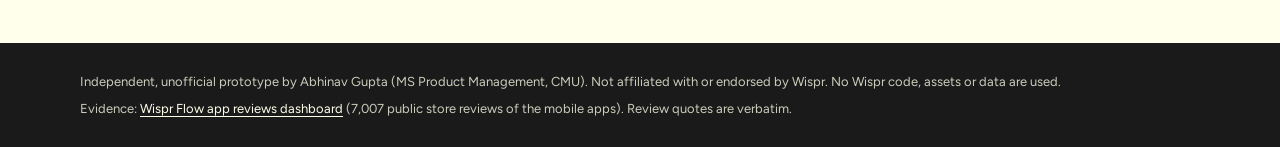
==== commit a043d9bb: "Add success metrics, Why listen to me section, and demo video Metrics: north star, supporting, guard" ====
--- a/site/fix-strip/index.html
+++ b/site/fix-strip/index.html
@@ -15,6 +15,8 @@
   <script src="../assets/shared.js"></script>
   <script src="../assets/evidence.js"></script>
   <script src="../assets/fixstrip-core.js"></script>
+  <script src="../assets/metrics.js"></script>
+  <script defer src="../assets/metrics-view.js"></script>
   <script defer src="../assets/fixstrip.js"></script>
 </head>
 <body>
@@ -140,20 +142,10 @@
     <section aria-labelledby="measure-h">
       <div class="section-head">
         <p class="eyebrow">5 · How we'd know it worked</p>
-        <h2 id="measure-h">Success measure: time to a correct, send-ready message</h2>
+        <h2 id="measure-h">North star: time to a correct, send-ready message</h2>
+        <p>This prototype hasn't been timed with users, so nothing here claims the strip is faster. These are the metrics I'd run it against, picked with a north-star and STEDII pass.</p>
       </div>
-      <div class="grid-2">
-        <article class="block proposed">
-          <div class="button-row"><span class="tag tag-proposed">Proposed metric</span></div>
-          <p><strong>Median seconds from the end of a dictation to send</strong>, for mobile dictations the user corrected before sending. Measured weekly, per platform, for users with the strip available, compared to a holdout without it. Excludes dictations that were discarded or never sent.</p>
-          <p class="muted"><strong>Decision it controls:</strong> if corrected messages don't reach send faster than the holdout after four weeks, stop the strip and look at where the time goes instead.</p>
-          <p class="muted"><strong>Guardrails:</strong> share of strip replacements undone within 10 seconds (a sign of wrong edits), and share of corrected messages where the user still switched keyboards.</p>
-        </article>
-        <article class="block">
-          <h3>No numbers yet</h3>
-          <p class="muted">This prototype has not been timed with users. There is no baseline for how long a mobile correction takes today, and no claim here that the strip is faster. The device check in section 2 would be the first baseline: one person, one sentence.</p>
-        </article>
-      </div>
+      <div class="metrics" data-metrics="fixStrip"></div>
     </section>
 
     <section aria-labelledby="scope-h">
--- a/site/assets/styles.css
+++ b/site/assets/styles.css
@@ -168,3 +168,44 @@
 }
 @media (prefers-reduced-motion: reduce) { *, *::before, *::after { transition-duration: 1ms !important; animation-duration: 1ms !important; } }
 .doc-quote { font: 500 17px/25px var(--font-serif); color: var(--text-1); }
+
+/* Metrics */
+.metrics { display: grid; gap: 16px; }
+.m-gate { font-size: 14px; color: var(--text-2); }
+.ladder { display: grid; grid-template-columns: minmax(0, 1.3fr) auto minmax(0, 1fr) auto minmax(0, 1fr); gap: 10px; align-items: stretch; }
+.rung { border: 1px solid var(--border); border-radius: 10px; padding: 12px 14px; background: var(--raised); display: grid; gap: 4px; align-content: start; }
+.rung strong { color: var(--text-1); font-size: 14px; line-height: 20px; font-weight: 600; }
+.rung-label { font: 600 11px/16px var(--font-mono); text-transform: uppercase; letter-spacing: 0.05em; color: var(--text-3); }
+.rung.star { border: 2px solid var(--proposed); background: var(--proposed-soft); }
+.rung.anchor { border-style: dashed; }
+.ladder .arrow { align-self: center; color: var(--text-3); font-size: 20px; }
+@media (max-width: 760px) { .ladder { grid-template-columns: 1fr; } .ladder .arrow { transform: rotate(90deg); justify-self: center; } }
+.m-star { font: 500 26px/30px var(--font-serif); }
+.m-def, .m-card dl, .stedii dl { display: grid; gap: 6px; margin: 0; }
+.m-row { display: grid; grid-template-columns: 150px minmax(0, 1fr); gap: 2px 12px; font-size: 14px; line-height: 21px; }
+.m-row dt { font-weight: 600; color: var(--text-1); }
+.m-row dd { margin: 0; color: var(--text-2); }
+@media (max-width: 560px) { .m-row { grid-template-columns: 1fr; } }
+.stedii summary { cursor: pointer; font-weight: 600; font-size: 14px; color: var(--text-1); }
+.stedii[open] summary { margin-bottom: 8px; }
+.m-sub { margin-top: 8px; }
+.m-grid { display: grid; grid-template-columns: repeat(auto-fit, minmax(200px, 1fr)); gap: 12px; }
+.m-card { background: var(--raised); border: 1px solid var(--border); border-radius: 10px; padding: 14px 16px; display: grid; gap: 8px; align-content: start; }
+.m-card h4 { font-size: 15px; }
+.m-formula { font-family: var(--font-mono); font-size: 12px; line-height: 18px; color: var(--text-2); background: var(--surface); border-radius: 6px; padding: 8px 10px; }
+.m-card .m-row { grid-template-columns: 1fr; font-size: 13px; line-height: 19px; }
+.m-card .m-row dt { font: 600 11px/16px var(--font-mono); text-transform: uppercase; letter-spacing: 0.05em; color: var(--text-3); }
+
+/* About */
+.about { display: grid; grid-template-columns: minmax(0, 1.1fr) minmax(0, 1fr); gap: 16px; }
+@media (max-width: 860px) { .about { grid-template-columns: 1fr; } }
+.usage { display: grid; grid-template-columns: repeat(3, minmax(0, 1fr)); gap: 10px; }
+@media (max-width: 520px) { .usage { grid-template-columns: 1fr; } }
+.usage div { background: var(--surface); border-radius: 8px; padding: 12px; display: grid; gap: 2px; }
+.usage strong { font: 500 28px/32px var(--font-serif); color: var(--text-1); }
+.usage span { font-size: 13px; line-height: 18px; color: var(--text-3); }
+
+/* Overview video */
+.video-figure { margin: 0; display: grid; gap: 10px; }
+.video-figure video { width: 100%; height: auto; aspect-ratio: 16 / 9; border-radius: 14px; border: 1px solid var(--border); background: var(--surface); box-shadow: var(--shadow); display: block; }
+.video-figure figcaption { font-size: 13px; line-height: 20px; }
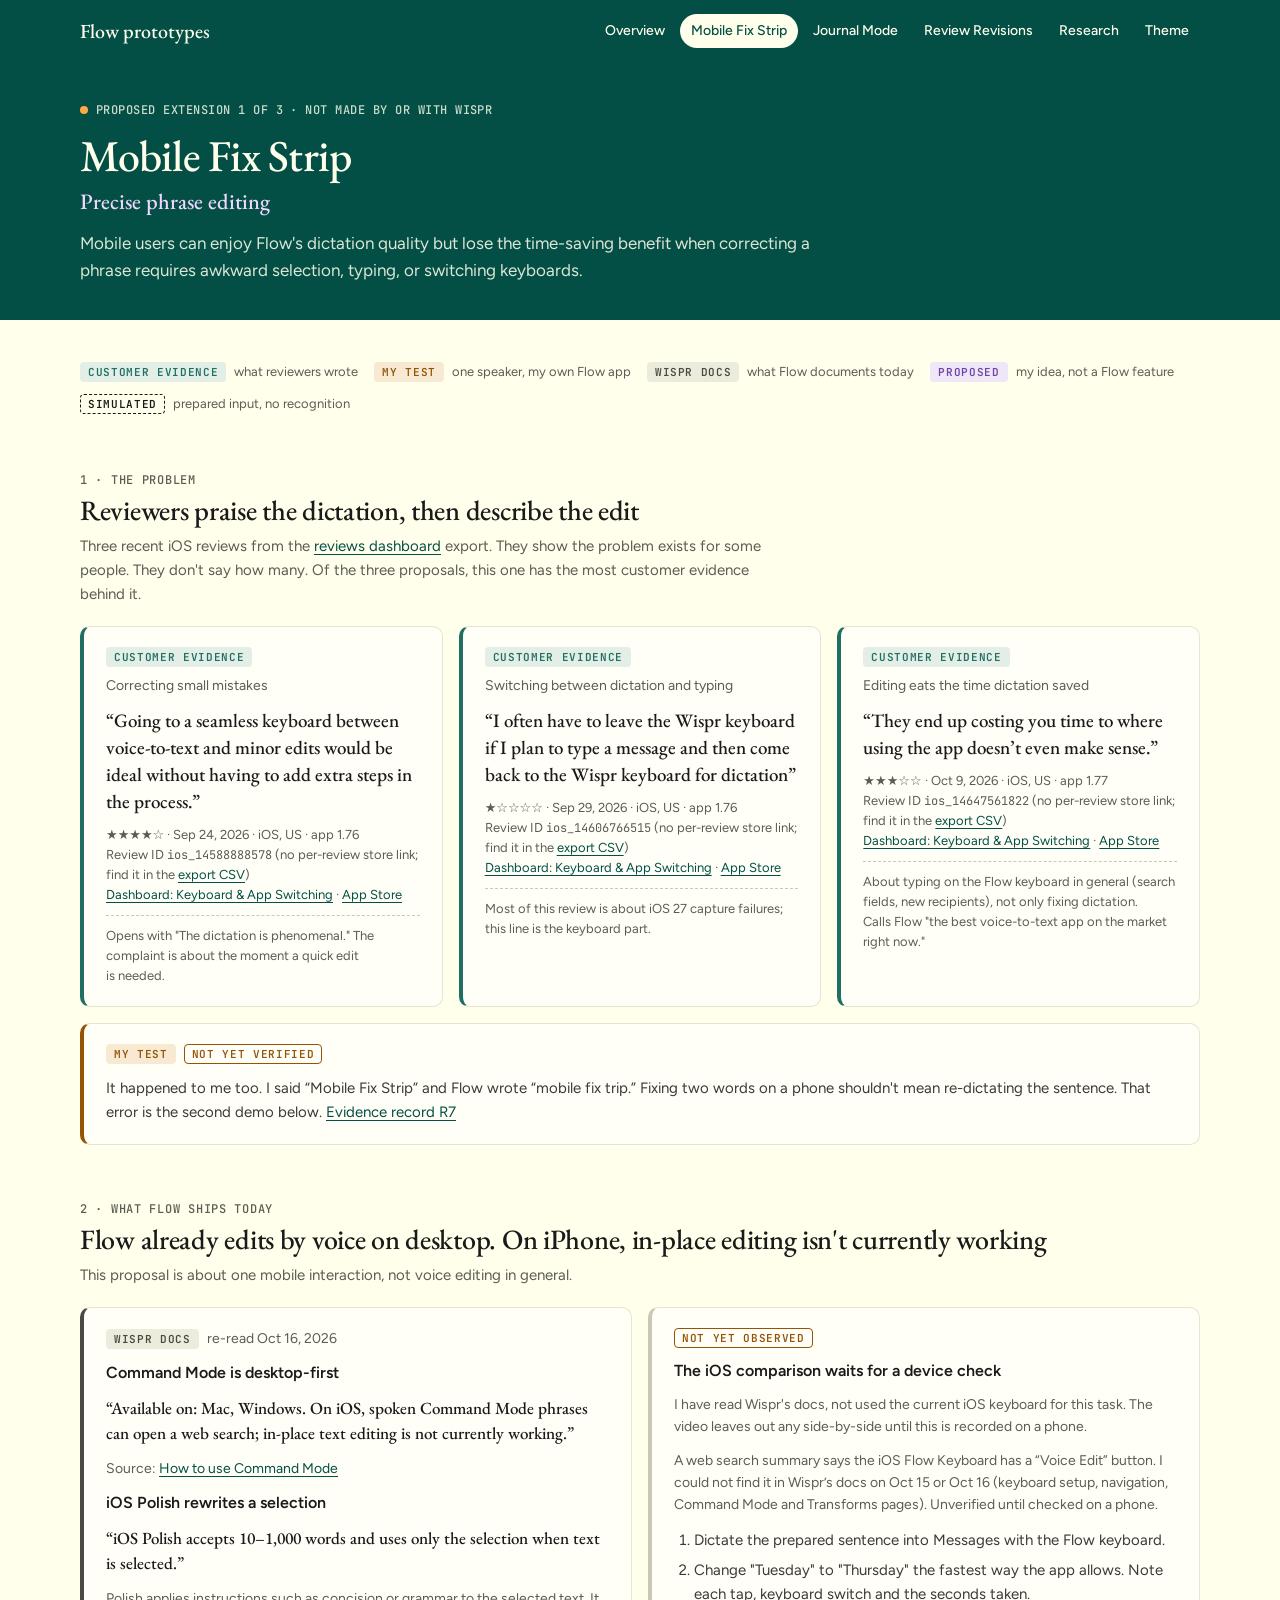
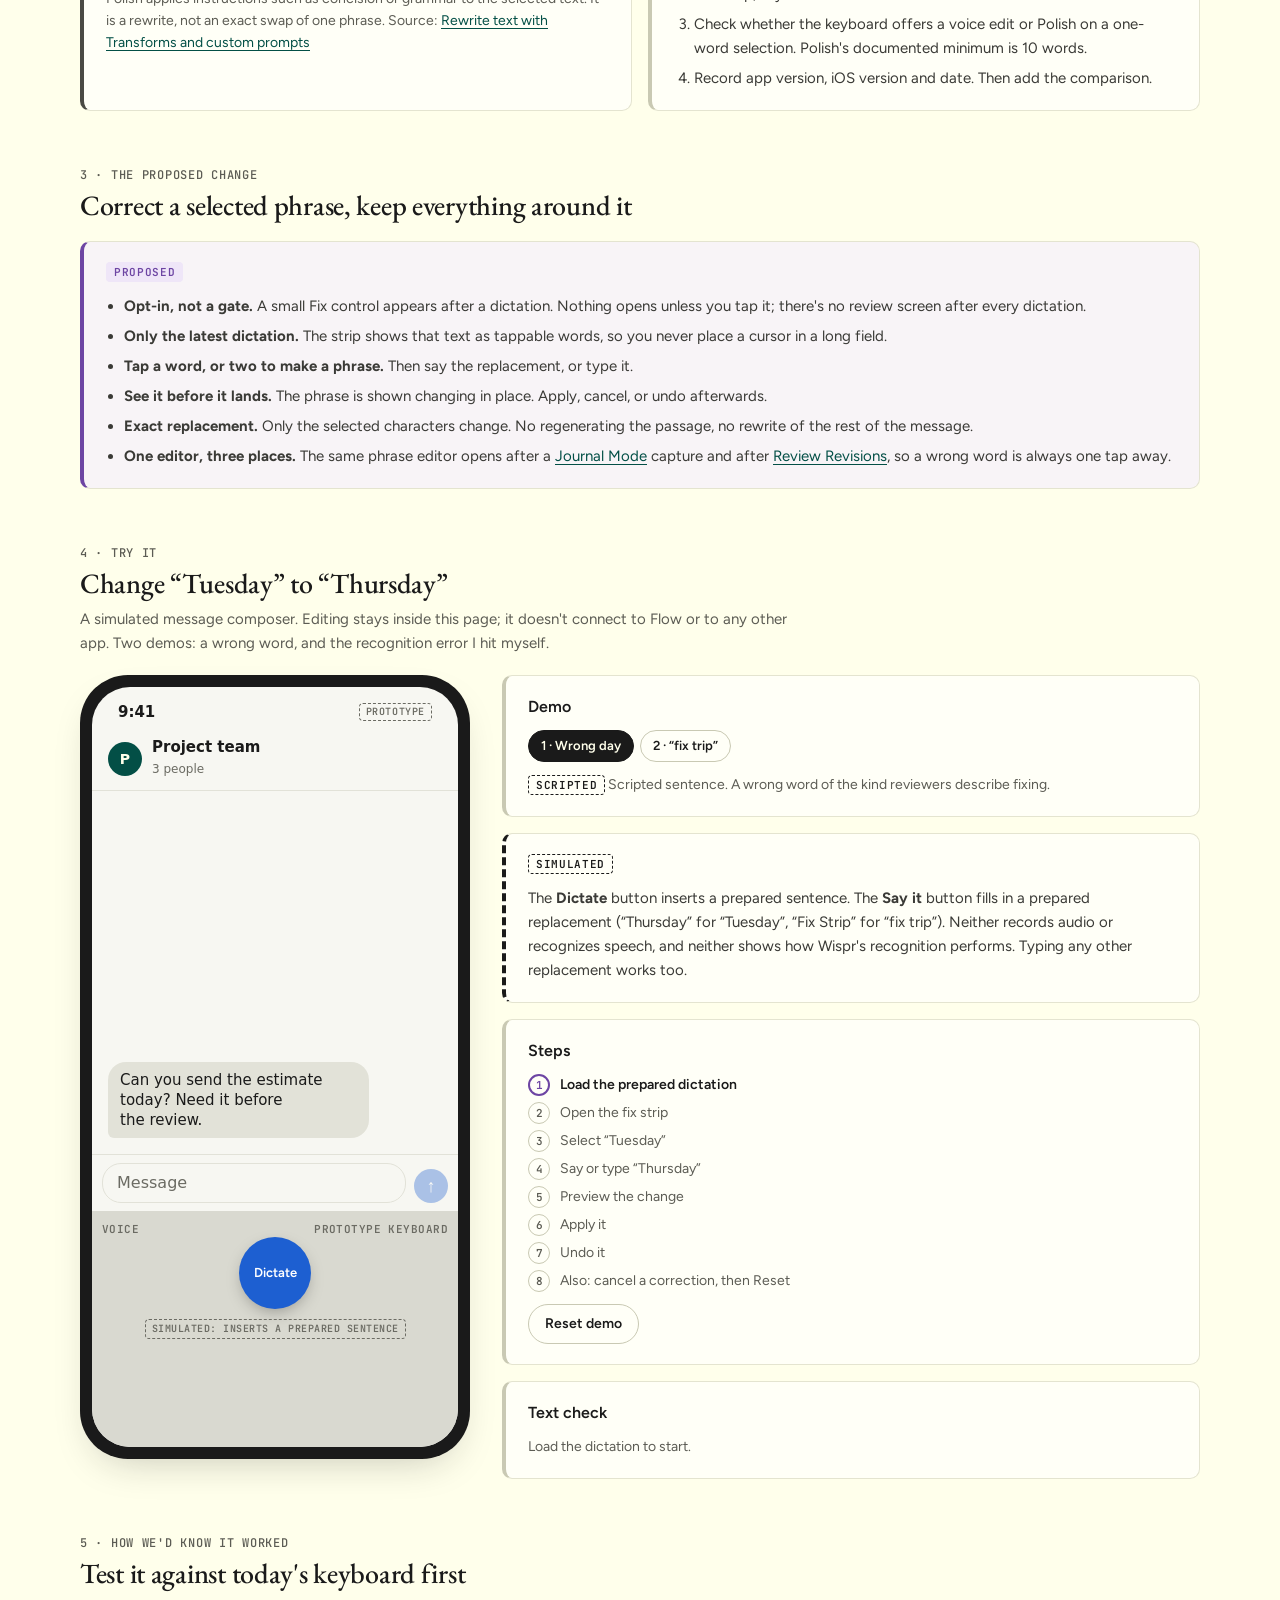
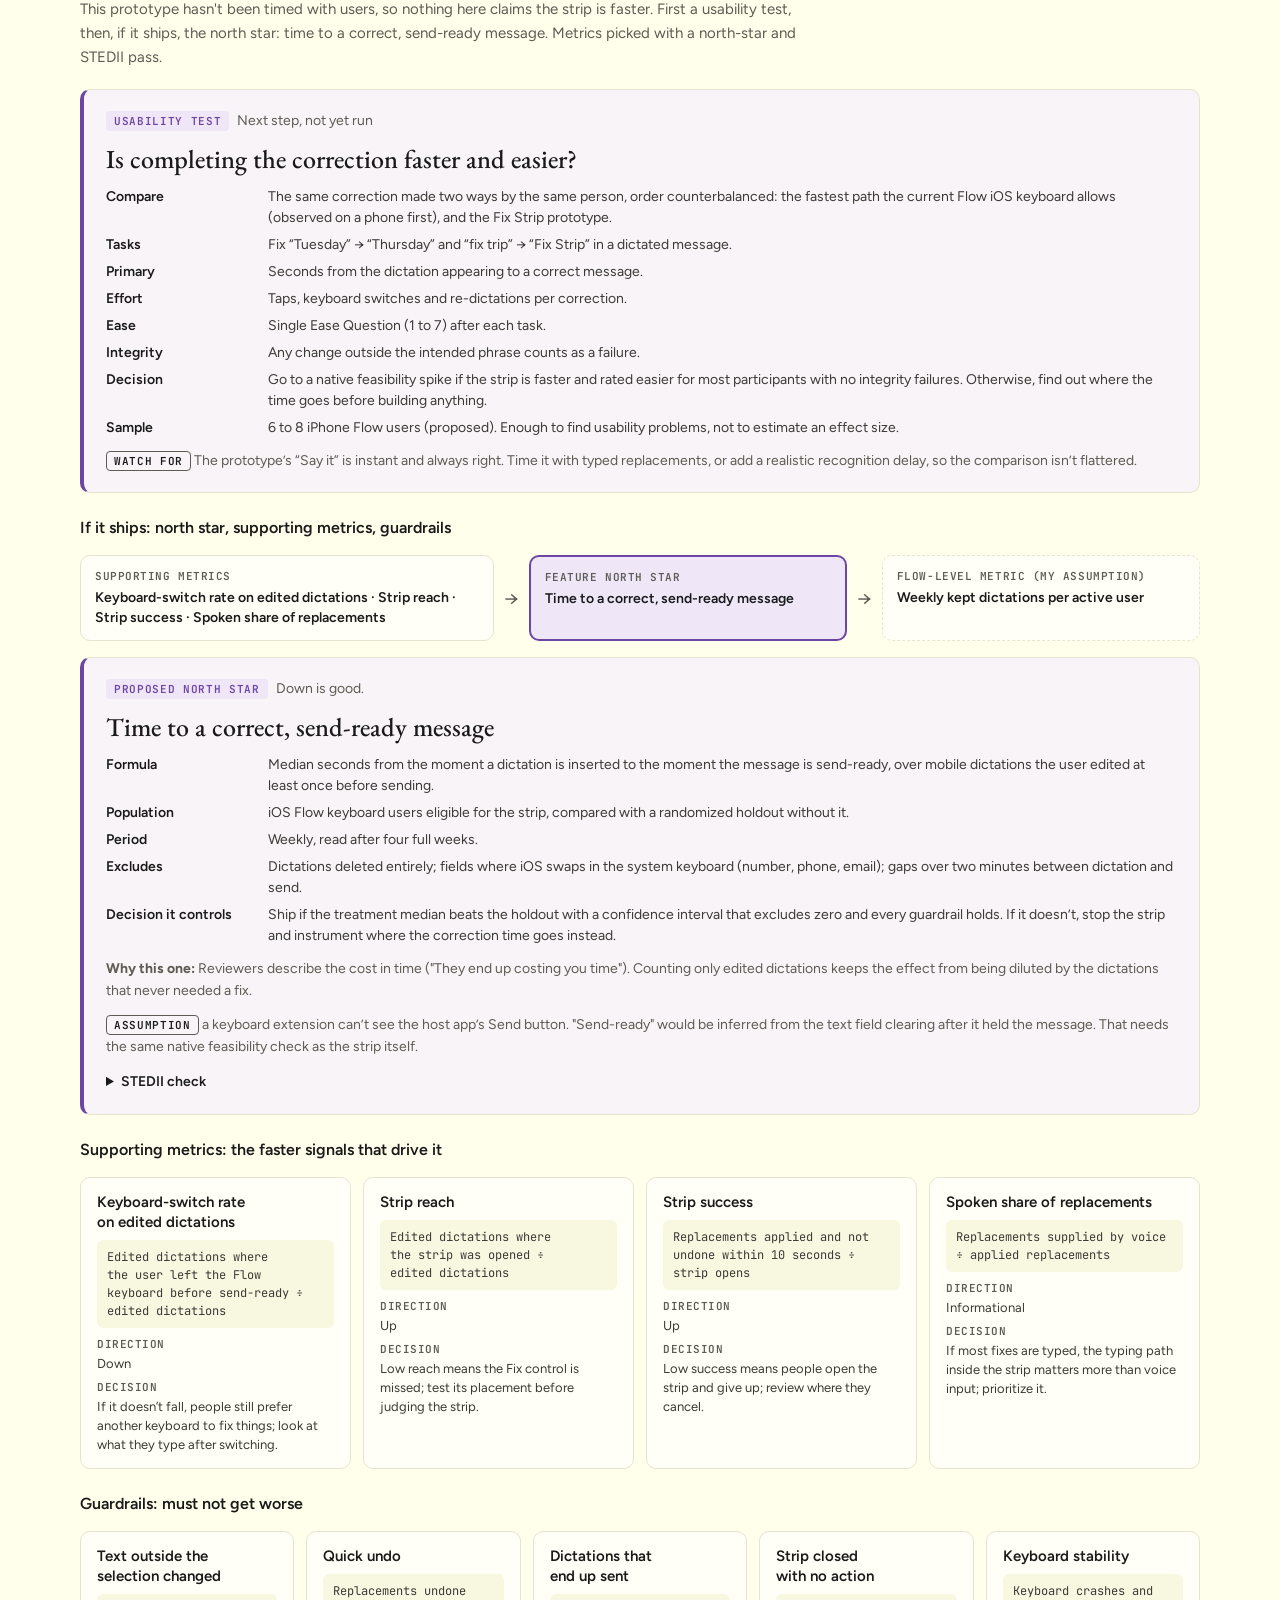
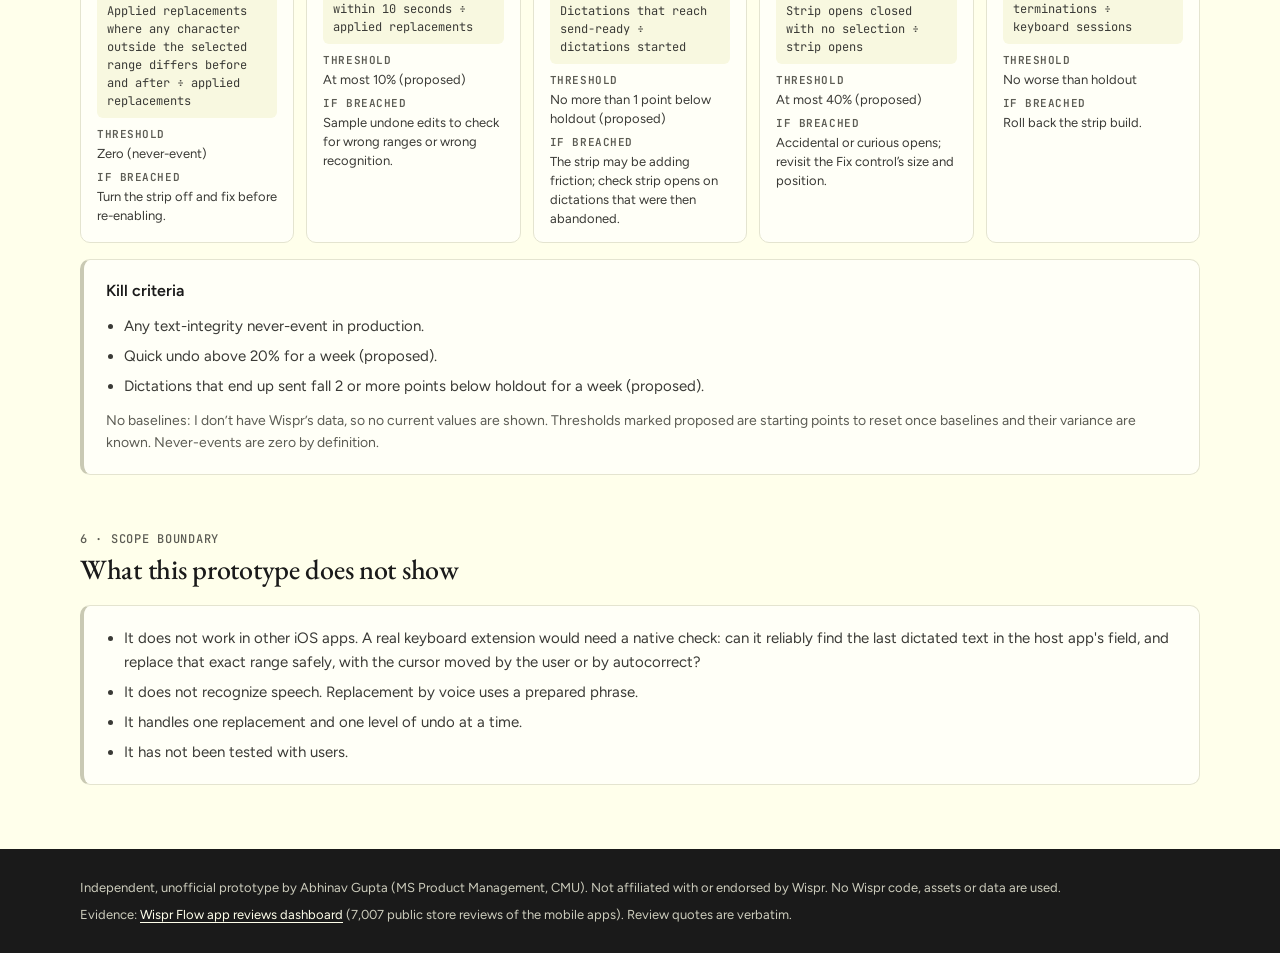
==== commit 37cab31f: "Three proposals: Fix Strip fix-trip demo, Journal Mode, Review Revisions, Research page Thought Chec" ====
--- a/site/fix-strip/index.html
+++ b/site/fix-strip/index.html
@@ -11,29 +11,34 @@
   <link rel="preconnect" href="https://fonts.gstatic.com" crossorigin>
   <link rel="stylesheet" href="https://fonts.googleapis.com/css2?family=EB+Garamond:wght@500;600&family=Figtree:wght@400;500;600;700&family=JetBrains+Mono:wght@500;600&display=swap">
   <link rel="stylesheet" href="../assets/styles.css">
+  <link rel="stylesheet" href="../assets/phrase-editor.css">
   <link rel="stylesheet" href="../assets/fixstrip.css">
   <script src="../assets/shared.js"></script>
   <script src="../assets/evidence.js"></script>
   <script src="../assets/fixstrip-core.js"></script>
   <script src="../assets/metrics.js"></script>
   <script defer src="../assets/metrics-view.js"></script>
+  <script defer src="../assets/phrase-editor.js"></script>
   <script defer src="../assets/fixstrip.js"></script>
 </head>
 <body>
   <a class="skip" href="#demo">Skip to the demo</a>
   <div class="masthead">
     <div class="shell topbar">
-      <a class="site-name" href="../">Two Flow prototypes</a>
+      <a class="site-name" href="../">Flow prototypes</a>
       <nav class="nav" aria-label="Pages">
         <a href="../">Overview</a>
         <a href="./" aria-current="page">Mobile Fix Strip</a>
-        <a href="../thought-check/">Thought Check</a>
+        <a href="../journal-mode/">Journal Mode</a>
+        <a href="../review-revisions/">Review Revisions</a>
+        <a href="../research/">Research</a>
         <button id="theme" type="button" aria-label="Switch color theme">Theme</button>
       </nav>
     </div>
     <div class="shell page-intro">
-      <p class="independent">Independent prototype · not made by or with Wispr</p>
+      <p class="independent">Proposed extension 1 of 3 · not made by or with Wispr</p>
       <h1>Mobile Fix Strip</h1>
+      <p class="kicker">Precise phrase editing</p>
       <p class="lede">Mobile users can enjoy Flow's dictation quality but lose the time-saving benefit when correcting a phrase requires awkward selection, typing, or switching keyboards.</p>
     </div>
   </div>
@@ -41,6 +46,7 @@
   <main class="shell">
     <div class="legend" aria-label="How to read this page">
       <span class="item"><span class="tag tag-evidence">Customer evidence</span> what reviewers wrote</span>
+      <span class="item"><span class="tag tag-finding">My test</span> one speaker, my own Flow app</span>
       <span class="item"><span class="tag tag-shipping">Wispr docs</span> what Flow documents today</span>
       <span class="item"><span class="tag tag-proposed">Proposed</span> my idea, not a Flow feature</span>
       <span class="item"><span class="tag tag-sim">Simulated</span> prepared input, no recognition</span>
@@ -50,9 +56,13 @@
       <div class="section-head">
         <p class="eyebrow">1 · The problem</p>
         <h2 id="problem-h">Reviewers praise the dictation, then describe the edit</h2>
-        <p>Three recent iOS reviews from the <a id="dash-link" href="#">reviews dashboard</a> export. They show the problem exists for some people. They don't say how many.</p>
+        <p>Three recent iOS reviews from the <a id="dash-link" href="#">reviews dashboard</a> export. They show the problem exists for some people. They don't say how many. Of the three proposals, this one has the most customer evidence behind it.</p>
       </div>
       <div class="grid-3" id="fix-evidence"></div>
+      <article class="block finding first-hand">
+        <div class="button-row"><span class="tag tag-finding">My test</span><span class="tag tag-unverified">Not yet verified</span></div>
+        <p>It happened to me too. I said “Mobile Fix Strip” and Flow wrote “mobile fix trip.” Fixing two words on a phone shouldn't mean re-dictating the sentence. That error is the second demo below. <a href="../research/">Evidence record R7</a></p>
+      </article>
     </section>
 
     <section aria-labelledby="today-h">
@@ -67,6 +77,7 @@
           <div class="button-row"><span class="tag tag-unverified">Not yet observed</span></div>
           <h3>The iOS comparison waits for a device check</h3>
           <p class="muted">I have read Wispr's docs, not used the current iOS keyboard for this task. The video leaves out any side-by-side until this is recorded on a phone.</p>
+          <p class="muted" id="voice-edit-claim"></p>
           <ol class="steps">
             <li>Dictate the prepared sentence into Messages with the Flow keyboard.</li>
             <li>Change "Tuesday" to "Thursday" the fastest way the app allows. Note each tap, keyboard switch and the seconds taken.</li>
@@ -89,7 +100,8 @@
           <li><strong>Only the latest dictation.</strong> The strip shows that text as tappable words, so you never place a cursor in a long field.</li>
           <li><strong>Tap a word, or two to make a phrase.</strong> Then say the replacement, or type it.</li>
           <li><strong>See it before it lands.</strong> The phrase is shown changing in place. Apply, cancel, or undo afterwards.</li>
-          <li><strong>Exact replacement.</strong> Only the selected characters change. No rewrite of the rest of the message.</li>
+          <li><strong>Exact replacement.</strong> Only the selected characters change. No regenerating the passage, no rewrite of the rest of the message.</li>
+          <li><strong>One editor, three places.</strong> The same phrase editor opens after a <a href="../journal-mode/">Journal Mode</a> capture and after <a href="../review-revisions/">Review Revisions</a>, so a wrong word is always one tap away.</li>
         </ul>
       </article>
     </section>
@@ -97,16 +109,16 @@
     <section id="demo" aria-labelledby="demo-h">
       <div class="section-head">
         <p class="eyebrow">4 · Try it</p>
-        <h2 id="demo-h">Change "Tuesday" to "Thursday"</h2>
-        <p>A simulated message composer. Editing stays inside this page; it doesn't connect to Flow or to any other app.</p>
+        <h2 id="demo-h">Change “Tuesday” to “Thursday”</h2>
+        <p>A simulated message composer. Editing stays inside this page; it doesn't connect to Flow or to any other app. Two demos: a wrong word, and the recognition error I hit myself.</p>
       </div>
       <div class="demo">
         <div class="phone" id="phone">
           <div class="phone-screen">
             <div class="statusbar" aria-hidden="true"><span>9:41</span><span class="sim-chip">Prototype</span></div>
-            <div class="thread-head"><span class="avatar" aria-hidden="true">P</span><div><strong>Project team</strong><span>3 people</span></div></div>
+            <div class="thread-head"><span class="avatar" aria-hidden="true">P</span><div><strong id="thread-name">Project team</strong><span>3 people</span></div></div>
             <div class="thread" aria-label="Message thread">
-              <p class="bubble in">Can you send the estimate today? Need it before the review.</p>
+              <p class="bubble in" id="thread-in">Can you send the estimate today? Need it before the review.</p>
             </div>
             <div class="toast" id="toast" role="status" aria-live="polite" hidden></div>
             <div class="composer">
@@ -115,16 +127,24 @@
             </div>
             <div class="strip" id="strip" hidden>
               <div class="strip-head"><span>Last dictation · tap the words to fix</span><button type="button" class="strip-close" id="strip-close" aria-label="Close the fix strip">&times;</button></div>
-              <div class="strip-words" id="strip-words" role="group" aria-label="Words in the last dictation"></div>
+              <div class="pe-words" id="strip-words" role="group" aria-label="Words in the last dictation"></div>
             </div>
-            <div class="kb" id="kb"></div>
+            <div class="kb" id="kb"><div id="kb-host" class="kb-host"></div><div id="kb-editor" class="pe-controls kb-editor" hidden></div></div>
           </div>
         </div>
 
         <aside class="demo-side">
+          <div class="block">
+            <h3>Demo</h3>
+            <div class="scenario-pick" role="group" aria-label="Choose a demo">
+              <button type="button" class="button small" data-scenario="wrong-day" aria-pressed="true">1 · Wrong day</button>
+              <button type="button" class="button small" data-scenario="fix-trip" aria-pressed="false">2 · “fix trip”</button>
+            </div>
+            <p class="muted"><span id="scenario-tag" class="tag tag-sim">Scripted</span> <span id="scenario-source"></span></p>
+          </div>
           <div class="block sim">
             <div class="button-row"><span class="tag tag-sim">Simulated</span></div>
-            <p>The <strong>Dictate</strong> button inserts a prepared sentence. The <strong>Say it</strong> button fills in a prepared replacement ("Thursday" for "Tuesday"). Neither records audio or recognizes speech, and neither shows how Wispr's recognition performs.</p>
+            <p>The <strong>Dictate</strong> button inserts a prepared sentence. The <strong>Say it</strong> button fills in a prepared replacement (“Thursday” for “Tuesday”, “Fix Strip” for “fix trip”). Neither records audio or recognizes speech, and neither shows how Wispr's recognition performs. Typing any other replacement works too.</p>
           </div>
           <div class="block">
             <h3>Steps</h3>
@@ -142,8 +162,8 @@
     <section aria-labelledby="measure-h">
       <div class="section-head">
         <p class="eyebrow">5 · How we'd know it worked</p>
-        <h2 id="measure-h">North star: time to a correct, send-ready message</h2>
-        <p>This prototype hasn't been timed with users, so nothing here claims the strip is faster. These are the metrics I'd run it against, picked with a north-star and STEDII pass.</p>
+        <h2 id="measure-h">Test it against today's keyboard first</h2>
+        <p>This prototype hasn't been timed with users, so nothing here claims the strip is faster. First a usability test, then, if it ships, the north star: time to a correct, send-ready message. Metrics picked with a north-star and STEDII pass.</p>
       </div>
       <div class="metrics" data-metrics="fixStrip"></div>
     </section>
@@ -157,7 +177,7 @@
         <ul class="ticks">
           <li>It does not work in other iOS apps. A real keyboard extension would need a native check: can it reliably find the last dictated text in the host app's field, and replace that exact range safely, with the cursor moved by the user or by autocorrect?</li>
           <li>It does not recognize speech. Replacement by voice uses a prepared phrase.</li>
-          <li>It handles one replacement and one level of undo.</li>
+          <li>It handles one replacement and one level of undo at a time.</li>
           <li>It has not been tested with users.</li>
         </ul>
       </article>
--- a/site/assets/styles.css
+++ b/site/assets/styles.css
@@ -209,3 +209,31 @@
 .video-figure { margin: 0; display: grid; gap: 10px; }
 .video-figure video { width: 100%; height: auto; aspect-ratio: 16 / 9; border-radius: 14px; border: 1px solid var(--border); background: var(--surface); box-shadow: var(--shadow); display: block; }
 .video-figure figcaption { font-size: 13px; line-height: 20px; }
+
+/* Demo side panels: step checklist and text check (all three prototypes) */
+.checklist { display: grid; gap: 6px; padding: 0; list-style: none; counter-reset: step; }
+.checklist li { counter-increment: step; display: flex; gap: 10px; align-items: baseline; font-size: 14px; line-height: 20px; color: var(--text-3); }
+.checklist li::before { content: counter(step); flex: none; width: 22px; height: 22px; border-radius: 50%; display: grid; place-items: center; font: 600 11px/1 var(--font-mono); border: 1px solid var(--border-strong); }
+.checklist li.done { color: var(--text-1); }
+.checklist li.done::before { content: "\2713"; background: var(--ok); border-color: var(--ok); color: var(--page); }
+.checklist li.now { color: var(--text-1); font-weight: 600; }
+.checklist li.now::before { border-color: var(--proposed); color: var(--proposed); border-width: 2px; }
+
+.check-row { display: grid; grid-template-columns: 72px minmax(0, 1fr); gap: 4px 10px; font-size: 13px; line-height: 20px; }
+.check-row code { font-size: 12px; overflow-wrap: anywhere; color: var(--text-1); }
+.check-ok { color: var(--ok); font-weight: 600; }
+.check-bad { color: var(--bad); font-weight: 600; }
+
+
+/* Feature names, toggles */
+.page-intro .kicker { font: 500 22px/28px var(--font-serif); color: #f0d7ff; margin-top: -6px; }
+.button[aria-pressed="true"] { background: var(--text-1); border-color: var(--text-1); color: var(--page); }
+.first-hand { margin-top: 16px; }
+.block + .block { margin-top: 0; }
+
+/* Overview: lead proposal and extensions */
+.h3 { font: 600 16px/22px var(--font-sans); }
+.concept-kicker { font: 500 19px/25px var(--font-serif); color: var(--proposed); margin-top: -8px; }
+.lead-concept { border-left-width: 6px; --kind: var(--evidence); padding: 28px; }
+.lead-concept h2 { font-size: 38px; line-height: 42px; }
+.extensions { margin-top: 16px; }
--- a/site/assets/phrase-editor.css
+++ b/site/assets/phrase-editor.css
@@ -0,0 +1,51 @@
+/* The shared phrase editor (phrase-editor.js). Colors come from --pe-* so the same component sits inside the
+   phone mock-up on the Fix Strip page and inside the desktop panels on Journal Mode and Review Revisions. */
+:root { --pe-ink: var(--text-1); --pe-sub: var(--text-3); --pe-line: var(--border-strong); --pe-key: var(--raised); --pe-accent: var(--brand); --pe-on-accent: var(--on-brand); --pe-fix: var(--proposed); }
+
+.pe-words { display: flex; flex-wrap: wrap; align-items: center; gap: 2px 0; font-size: 15px; line-height: 22px; max-height: 160px; overflow-y: auto; color: var(--pe-ink); }
+.pe-words .w { border: 0; background: none; color: var(--pe-ink); font: inherit; padding: 4px 2px; margin: 0; border-radius: 6px; cursor: pointer; min-height: 34px; }
+.pe-words .w:hover { background: color-mix(in srgb, var(--hl) 50%, transparent); }
+.pe-words .w[aria-pressed="true"] { background: var(--hl); color: var(--hl-ink); box-shadow: inset 0 -2px 0 #6d45a3; }
+.pe-words .w[disabled] { cursor: default; }
+.pe-words .w.unclear { font-family: var(--font-mono); font-size: 0.86em; color: var(--warn); }
+.pe-words .p { padding: 4px 0; white-space: pre-wrap; margin-inline: -1px; }
+
+.pe-controls, .kb { --pe-gap: 10px; }
+.pe-body { display: grid; place-items: center; gap: 10px; text-align: center; width: 100%; }
+.pe-say { display: grid; place-items: center; gap: 8px; }
+:where(.pe-controls, .kb) .kb-row { display: flex; gap: 8px; justify-content: center; flex-wrap: wrap; }
+:where(.pe-controls, .kb) button.key { min-height: 44px; padding: 0 16px; border-radius: 10px; border: 0; background: var(--pe-key); color: var(--pe-ink); font: 600 15px/20px var(--font-sans); box-shadow: 0 1px 0 rgba(0, 0, 0, 0.25); cursor: pointer; transition: transform 100ms var(--ease-out); }
+:where(.pe-controls, .kb) button.key:active { transform: scale(0.96); }
+:where(.pe-controls, .kb) button.key.primary { background: var(--pe-accent); color: var(--pe-on-accent); }
+:where(.pe-controls, .kb) button.key.fix { background: var(--pe-fix); color: #fff; }
+:where(.pe-controls, .kb) button.key[disabled] { opacity: 0.4; cursor: not-allowed; }
+:where(.pe-controls, .kb) .mic { width: 72px; height: 72px; border-radius: 50%; border: 0; background: var(--pe-accent); color: var(--pe-on-accent); font: 600 13px/16px var(--font-sans); cursor: pointer; display: grid; place-items: center; box-shadow: 0 6px 18px -6px rgba(0, 0, 0, 0.4); }
+:where(.pe-controls, .kb) .mic[disabled] { opacity: 0.35; cursor: not-allowed; }
+:where(.pe-controls, .kb) .mic.listening { animation: pe-pulse 1s ease-in-out infinite; }
+@keyframes pe-pulse { 50% { box-shadow: 0 0 0 10px color-mix(in srgb, var(--pe-accent) 25%, transparent); } }
+:where(.pe-controls, .kb) .hint { font-size: 13px; line-height: 18px; color: var(--pe-sub); max-width: 320px; }
+:where(.pe-controls, .kb) .sim-note { font: 600 10px/14px var(--font-mono); letter-spacing: 0.05em; text-transform: uppercase; color: var(--pe-sub); border: 1.5px dashed currentColor; border-radius: 4px; padding: 2px 6px; }
+:where(.pe-controls, .kb) .pe-input { width: 100%; min-height: 44px; border-radius: 10px; border: 1px solid var(--pe-line); background: var(--pe-key); color: var(--pe-ink); padding: 8px 12px; font: 400 16px/22px var(--font-sans); }
+.replace-target { font-size: 15px; color: var(--pe-ink); }
+.replace-target b { background: var(--hl); color: var(--hl-ink); border-radius: 3px; padding: 0 3px; }
+.swap { font-size: 17px; line-height: 24px; color: var(--pe-ink); }
+.swap s { background: var(--del); border-radius: 3px; padding: 0 3px; }
+.swap b { background: var(--ins); border-radius: 3px; padding: 0 3px; }
+
+/* Desktop panel layout: words above, compact controls below */
+.pe-panel { border: 1px solid var(--border); border-radius: 12px; background: color-mix(in srgb, var(--proposed-soft) 40%, var(--raised)); padding: 14px 16px; display: grid; gap: 12px; animation: pe-rise 200ms var(--ease-out); }
+.pe-panel-head { display: flex; justify-content: space-between; align-items: center; gap: 8px; font: 600 11px/16px var(--font-mono); letter-spacing: 0.05em; text-transform: uppercase; color: var(--text-3); }
+.pe-panel .pe-controls .pe-body { place-items: start; text-align: left; }
+.pe-panel .pe-controls .kb-row { justify-content: flex-start; }
+.pe-panel .pe-say { grid-auto-flow: column; place-items: center start; }
+.pe-panel .mic { width: 56px; height: 56px; font-size: 12px; }
+.pe-panel .pe-input { max-width: 420px; }
+@keyframes pe-rise { from { transform: translateY(6px); opacity: 0; } }
+
+/* Text views shared by all three pages */
+.pe-text del { background: var(--del); color: var(--text-1); text-decoration-thickness: 2px; border-radius: 3px; padding: 0 2px; }
+.pe-text ins { background: var(--ins); color: var(--text-1); text-decoration: none; border-radius: 3px; padding: 0 2px; font-weight: 600; }
+.pe-text mark { background: var(--hl); color: var(--hl-ink); border-radius: 3px; padding: 0 1px; }
+.pe-text .changed { background: var(--ins); border-radius: 3px; transition: background 1.6s ease 0.6s; }
+.pe-text .changed.settled { background: transparent; }
+.unclear-chip { font: 600 0.78em/1 var(--font-mono); letter-spacing: 0.03em; color: var(--warn); border: 1.5px dashed currentColor; border-radius: 4px; padding: 1px 5px; white-space: nowrap; }
--- a/site/assets/fixstrip.css
+++ b/site/assets/fixstrip.css
@@ -3,10 +3,13 @@
 .demo-side { display: grid; gap: 16px; position: sticky; top: 16px; }
 @media (max-width: 900px) { .demo { grid-template-columns: 1fr; justify-items: center; } .demo-side { position: static; width: 100%; } }
 
-.phone { --ph-bg: #f7f7f2; --ph-ink: #1a1a1a; --ph-sub: #6b6b63; --ph-line: #e2e2d8; --ph-key: #ffffff; --ph-kb: #d9d9d0; --ph-blue: #1d5fd1;
+.phone { --pe-ink: var(--ph-ink); --pe-sub: var(--ph-sub); --pe-line: var(--ph-line); --pe-key: var(--ph-key); --pe-accent: var(--ph-blue); --pe-on-accent: #fff; --pe-fix: #6d45a3;
+  --ph-bg: #f7f7f2; --ph-ink: #1a1a1a; --ph-sub: #6b6b63; --ph-line: #e2e2d8; --ph-key: #ffffff; --ph-kb: #d9d9d0; --ph-blue: #1d5fd1;
   width: 390px; max-width: 100%; border-radius: 48px; padding: 12px; background: #1a1a1a; box-shadow: var(--shadow); }
-:root[data-theme="dark"] .phone { --ph-bg: #121212; --ph-ink: #f2f2ea; --ph-sub: #9a9a90; --ph-line: #2c2c28; --ph-key: #3a3a36; --ph-kb: #232320; --ph-blue: #6ea0ff; background: #000; }
-@media (prefers-color-scheme: dark) { :root:not([data-theme="light"]) .phone { --ph-bg: #121212; --ph-ink: #f2f2ea; --ph-sub: #9a9a90; --ph-line: #2c2c28; --ph-key: #3a3a36; --ph-kb: #232320; --ph-blue: #6ea0ff; background: #000; } }
+:root[data-theme="dark"] .phone { --pe-ink: var(--ph-ink); --pe-sub: var(--ph-sub); --pe-line: var(--ph-line); --pe-key: var(--ph-key); --pe-accent: var(--ph-blue); --pe-on-accent: #fff; --pe-fix: #6d45a3;
+  --ph-bg: #121212; --ph-ink: #f2f2ea; --ph-sub: #9a9a90; --ph-line: #2c2c28; --ph-key: #3a3a36; --ph-kb: #232320; --ph-blue: #6ea0ff; background: #000; }
+@media (prefers-color-scheme: dark) { :root:not([data-theme="light"]) .phone { --pe-ink: var(--ph-ink); --pe-sub: var(--ph-sub); --pe-line: var(--ph-line); --pe-key: var(--ph-key); --pe-accent: var(--ph-blue); --pe-on-accent: #fff; --pe-fix: #6d45a3;
+  --ph-bg: #121212; --ph-ink: #f2f2ea; --ph-sub: #9a9a90; --ph-line: #2c2c28; --ph-key: #3a3a36; --ph-kb: #232320; --ph-blue: #6ea0ff; background: #000; } }
 .phone-screen { position: relative; height: 760px; border-radius: 38px; overflow: hidden; background: var(--ph-bg); color: var(--ph-ink); display: flex; flex-direction: column; font: 400 16px/22px -apple-system, system-ui, var(--font-sans); }
 @media (max-width: 480px) {
   .phone { width: 100%; border-radius: 28px; padding: 6px; }
@@ -28,61 +31,23 @@
 .field .placeholder { color: var(--ph-sub); }
 .field .caret { display: inline-block; width: 2px; height: 1.1em; vertical-align: -0.15em; background: var(--ph-blue); animation: blink 1s steps(1) infinite; margin-left: 1px; }
 @keyframes blink { 50% { opacity: 0; } }
-.field del { background: var(--del); color: var(--ph-ink); text-decoration-thickness: 2px; border-radius: 3px; padding: 0 2px; }
-.field ins { background: var(--ins); color: var(--ph-ink); text-decoration: none; border-radius: 3px; padding: 0 2px; font-weight: 600; }
-.field mark { background: var(--hl); color: var(--hl-ink); border-radius: 3px; padding: 0 1px; }
-.field .changed { background: var(--ins); border-radius: 3px; transition: background 1.6s ease 0.6s; }
-.field .changed.settled { background: transparent; }
+.field del, .field ins { color: var(--ph-ink); }
 .send { width: 34px; height: 34px; border-radius: 50%; border: 0; background: var(--ph-blue); color: #fff; font-size: 18px; opacity: 0.35; }
 
 .strip { border-top: 1px solid var(--ph-line); background: color-mix(in srgb, var(--ph-bg) 70%, var(--hl)); padding: 8px 10px 10px; animation: rise 220ms var(--ease-out); }
 @keyframes rise { from { transform: translateY(8px); opacity: 0; } }
 .strip-head { display: flex; justify-content: space-between; align-items: center; font: 600 11px/16px var(--font-mono); letter-spacing: 0.04em; text-transform: uppercase; color: var(--ph-sub); margin-bottom: 6px; }
 .strip-close { border: 0; background: none; color: var(--ph-sub); font-size: 22px; line-height: 1; width: 32px; height: 32px; border-radius: 50%; cursor: pointer; }
-.strip-words { display: flex; flex-wrap: wrap; align-items: center; gap: 2px 0; font-size: 15px; line-height: 22px; max-height: 96px; overflow-y: auto; }
-.strip-words .w { border: 0; background: none; color: var(--ph-ink); font: inherit; padding: 4px 2px; margin: 0; border-radius: 6px; cursor: pointer; min-height: 34px; }
-.strip-words .w:hover { background: color-mix(in srgb, var(--hl) 50%, transparent); }
-.strip-words .w[aria-pressed="true"] { background: var(--hl); color: var(--hl-ink); box-shadow: inset 0 -2px 0 #6d45a3; }
-.strip-words .p { padding: 4px 0; white-space: pre; margin-inline: -1px; }
-.strip-words .w.mid { border-radius: 0; }
-
 .kb { background: var(--ph-kb); padding: 10px 10px 26px; min-height: 236px; display: flex; flex-direction: column; gap: 10px; }
 .kb-label { display: flex; justify-content: space-between; align-items: center; font: 600 11px/16px var(--font-mono); letter-spacing: 0.04em; text-transform: uppercase; color: var(--ph-sub); }
 .kb-main { flex: 1; display: grid; place-items: center; gap: 10px; text-align: center; }
-.kb-row { display: flex; gap: 8px; justify-content: center; flex-wrap: wrap; }
-.kb button.key { min-height: 44px; padding: 0 16px; border-radius: 10px; border: 0; background: var(--ph-key); color: var(--ph-ink); font: 600 15px/20px -apple-system, system-ui, var(--font-sans); box-shadow: 0 1px 0 rgba(0,0,0,0.25); cursor: pointer; transition: transform 100ms var(--ease-out); }
-.kb button.key:active { transform: scale(0.96); }
-.kb button.key.primary { background: var(--ph-blue); color: #fff; }
-.kb button.key.fix { background: #6d45a3; color: #fff; }
-.kb button.key[disabled] { opacity: 0.4; cursor: not-allowed; }
-.mic { width: 72px; height: 72px; border-radius: 50%; border: 0; background: var(--ph-blue); color: #fff; font: 600 13px/16px var(--font-sans); cursor: pointer; display: grid; place-items: center; box-shadow: 0 6px 18px -6px rgba(0,0,0,0.4); }
-.mic.listening { animation: pulse 1s ease-in-out infinite; }
-@keyframes pulse { 50% { box-shadow: 0 0 0 10px color-mix(in srgb, var(--ph-blue) 25%, transparent); } }
-.kb .hint { font-size: 13px; line-height: 18px; color: var(--ph-sub); max-width: 300px; }
-.kb .sim-note { font: 600 10px/14px var(--font-mono); letter-spacing: 0.05em; text-transform: uppercase; color: var(--ph-sub); border: 1.5px dashed currentColor; border-radius: 4px; padding: 2px 6px; }
-.kb input { width: 100%; min-height: 44px; border-radius: 10px; border: 1px solid var(--ph-line); background: var(--ph-key); color: var(--ph-ink); padding: 8px 12px; font: 400 16px/22px -apple-system, system-ui, var(--font-sans); }
-.replace-target { font-size: 15px; }
-.replace-target b { background: var(--hl); color: var(--hl-ink); border-radius: 3px; padding: 0 3px; }
-.swap { font-size: 17px; line-height: 24px; }
-.swap s { background: var(--del); border-radius: 3px; padding: 0 3px; }
-.swap b { background: var(--ins); border-radius: 3px; padding: 0 3px; }
-
+.kb-editor { flex: 1; display: grid; }
 .toast { margin: 0 10px 8px; display: flex; align-items: center; justify-content: space-between; gap: 12px; background: #1a1a1a; color: #ffffeb; border-radius: 14px; padding: 10px 10px 10px 14px; font-size: 14px; line-height: 20px; box-shadow: var(--shadow); animation: rise 220ms var(--ease-out); }
 .toast button { border: 0; background: #ffffeb; color: #1a1a1a; border-radius: 999px; padding: 6px 14px; font: 700 14px/18px var(--font-sans); cursor: pointer; min-height: 36px; }
-
-.checklist { display: grid; gap: 6px; padding: 0; list-style: none; counter-reset: step; }
-.checklist li { counter-increment: step; display: flex; gap: 10px; align-items: baseline; font-size: 14px; line-height: 20px; color: var(--text-3); }
-.checklist li::before { content: counter(step); flex: none; width: 22px; height: 22px; border-radius: 50%; display: grid; place-items: center; font: 600 11px/1 var(--font-mono); border: 1px solid var(--border-strong); }
-.checklist li.done { color: var(--text-1); }
-.checklist li.done::before { content: "\2713"; background: var(--ok); border-color: var(--ok); color: var(--page); }
-.checklist li.now { color: var(--text-1); font-weight: 600; }
-.checklist li.now::before { border-color: var(--proposed); color: var(--proposed); border-width: 2px; }
-
-.check-row { display: grid; grid-template-columns: 72px minmax(0, 1fr); gap: 4px 10px; font-size: 13px; line-height: 20px; }
-.check-row code { font-size: 12px; overflow-wrap: anywhere; color: var(--text-1); }
-.check-ok { color: var(--ok); font-weight: 600; }
-.check-bad { color: var(--bad); font-weight: 600; }
 
 /* Recording mode (?record): only the phone and the step panel, for a clean screen capture. */
 body.record .masthead, body.record footer, body.record .legend, body.record main > section:not(#demo), body.record #demo .section-head { display: none; }
 body.record main { padding-block: 24px; }
+.phone :where(.pe-controls, .kb) button.key, .phone .pe-input { font-family: -apple-system, system-ui, var(--font-sans); }
+.phone .pe-words { max-height: 96px; }
+.scenario-pick { display: flex; gap: 6px; flex-wrap: wrap; }
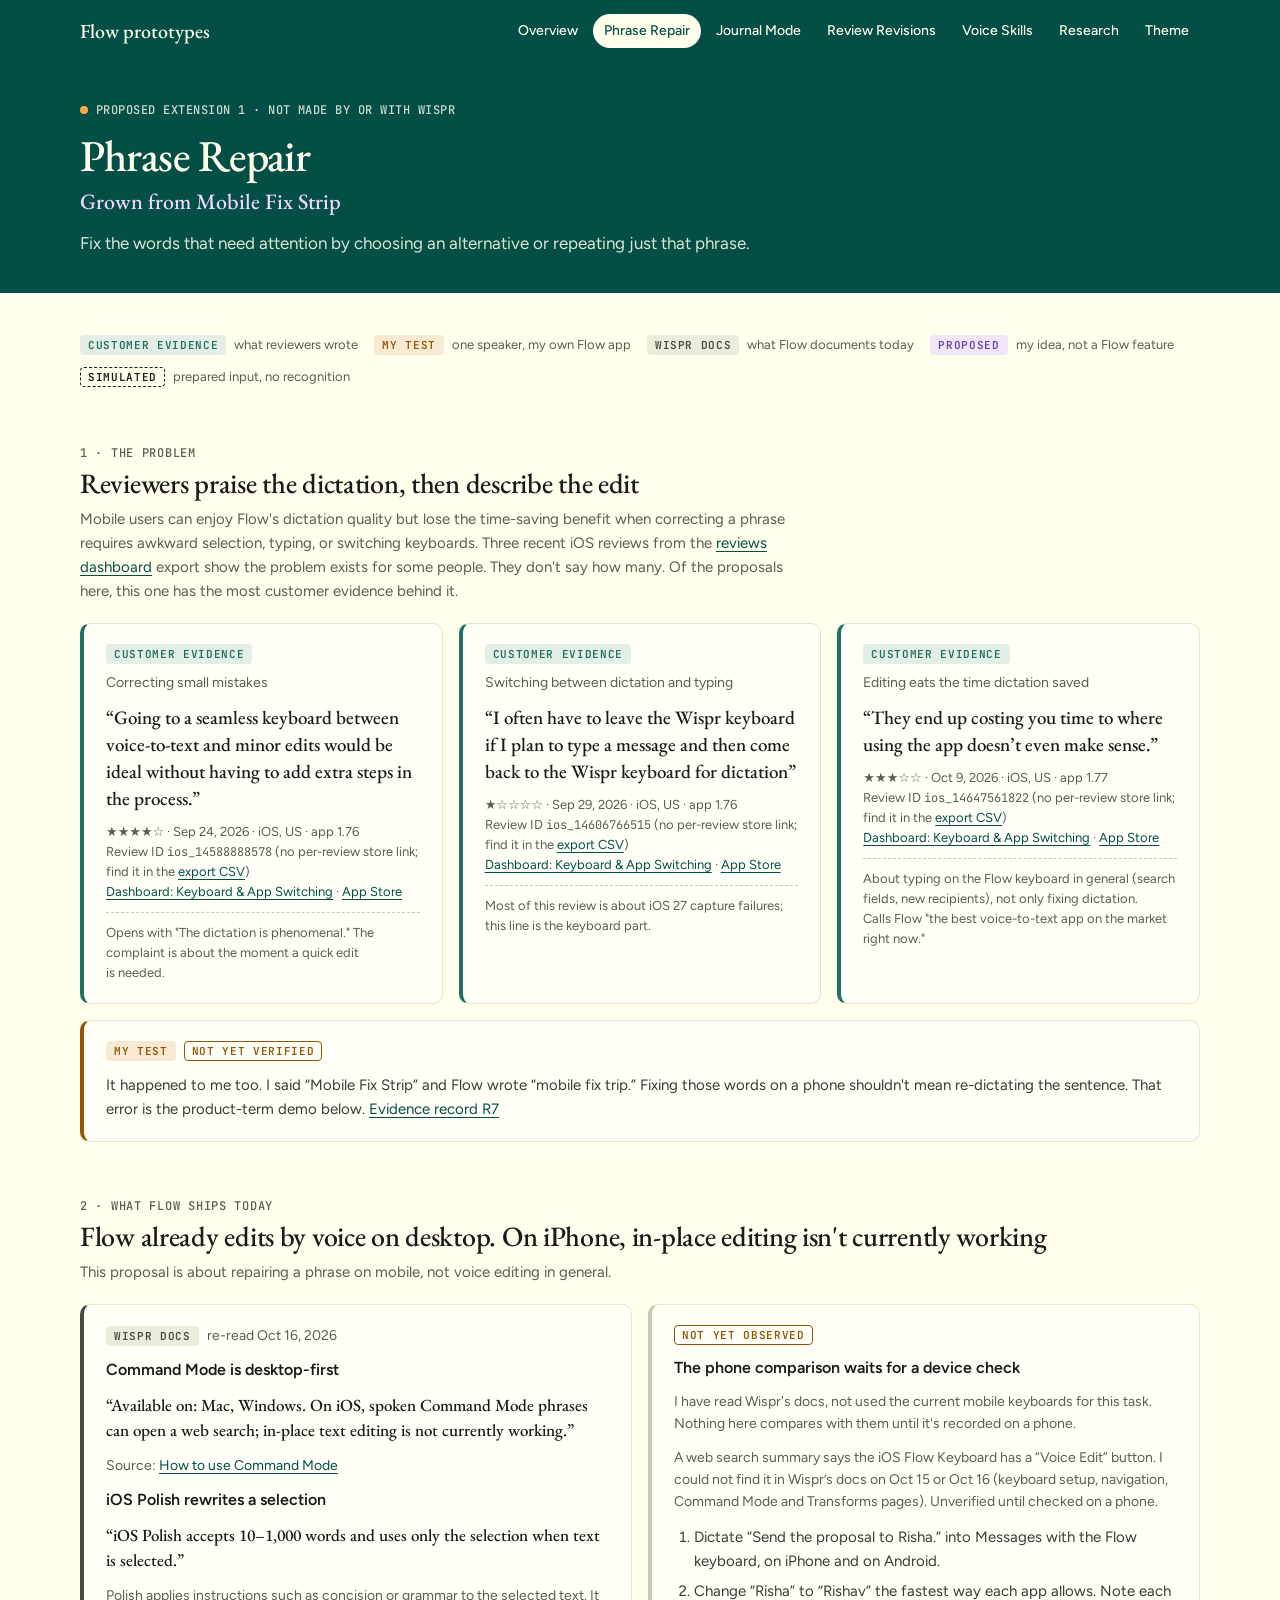
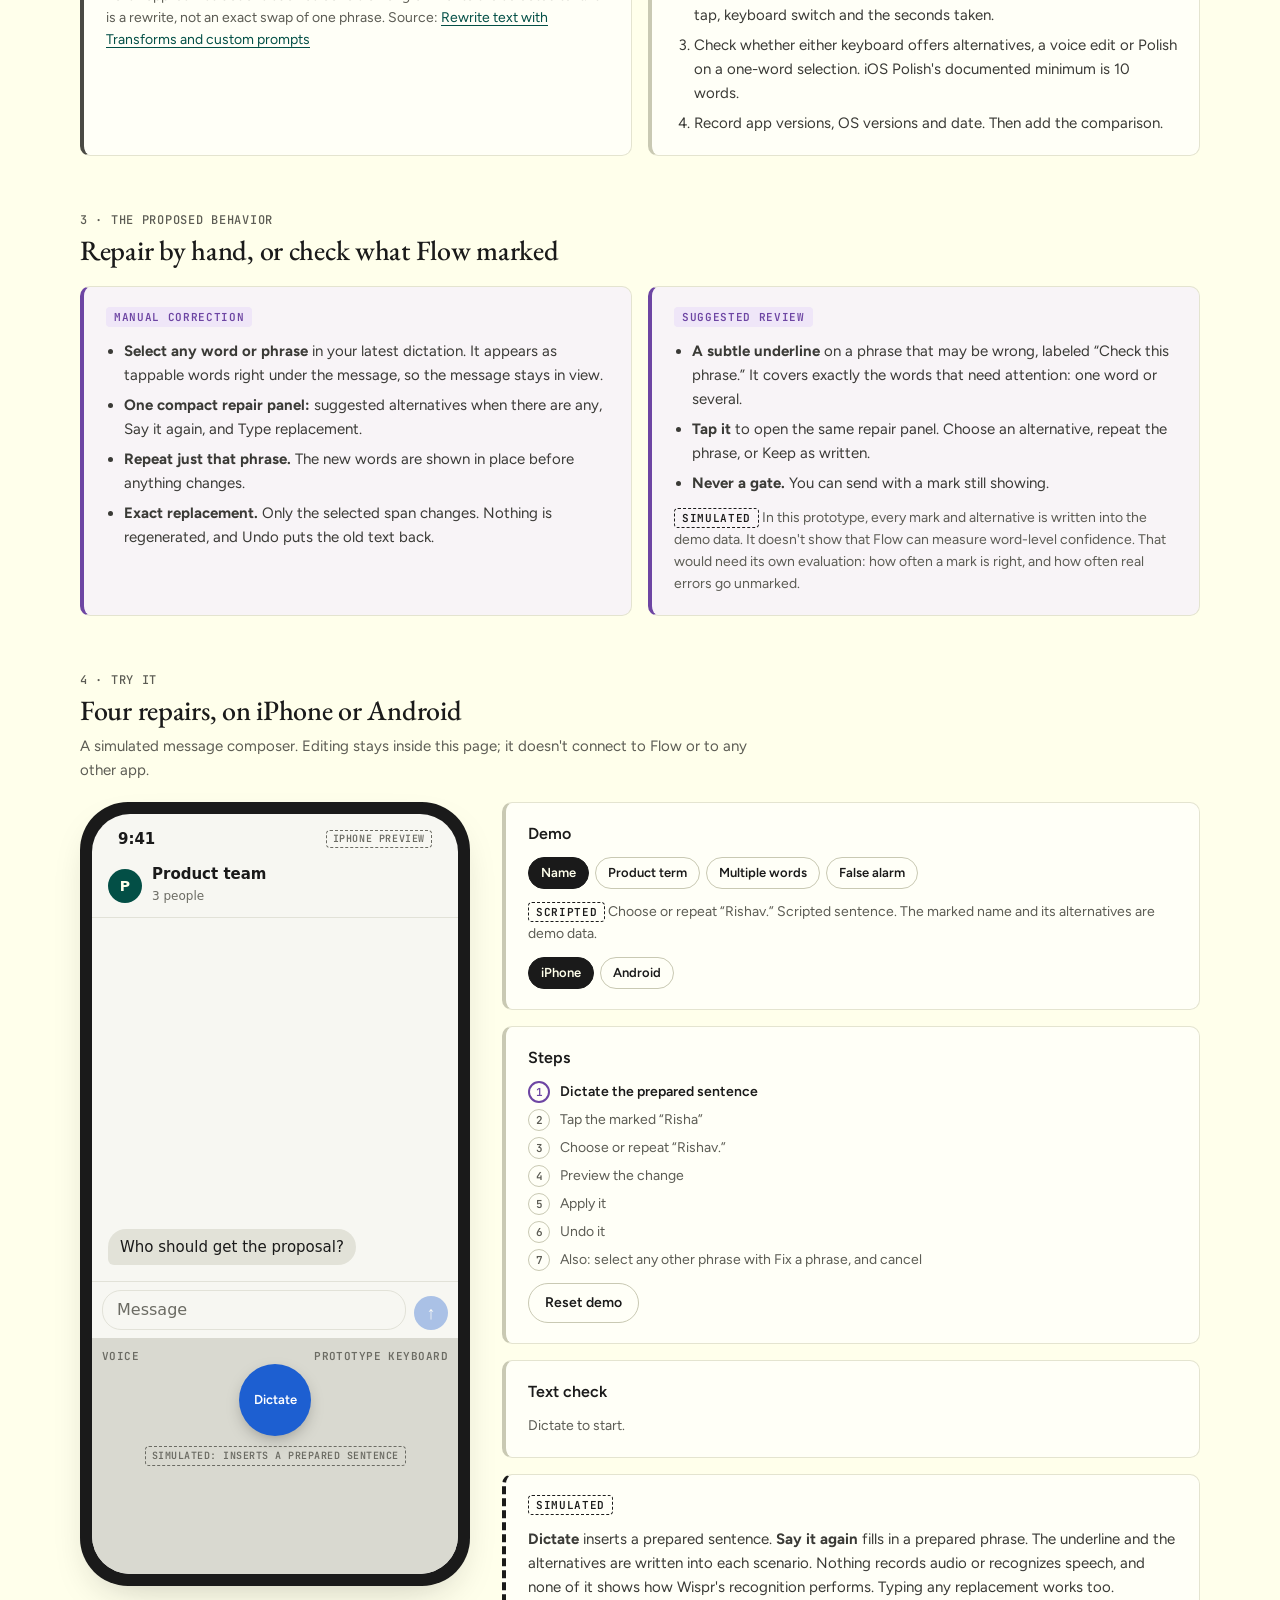
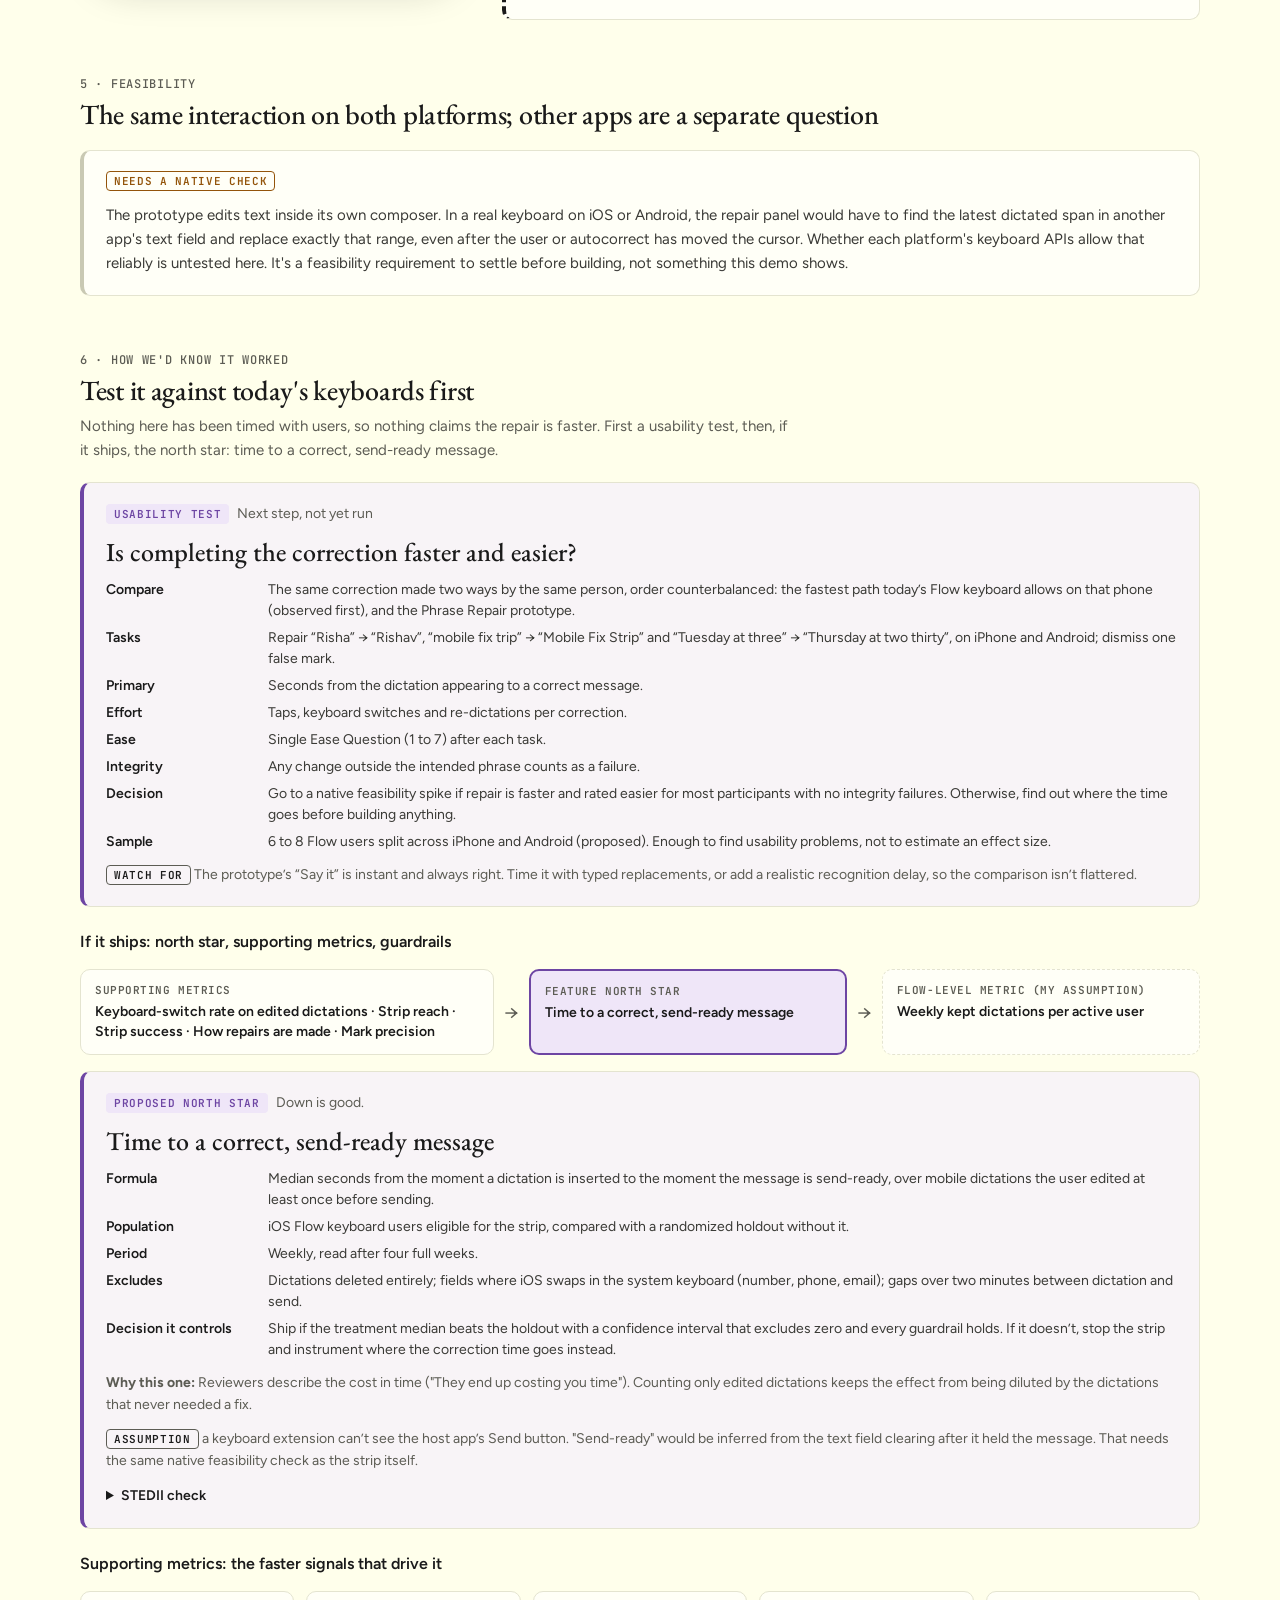
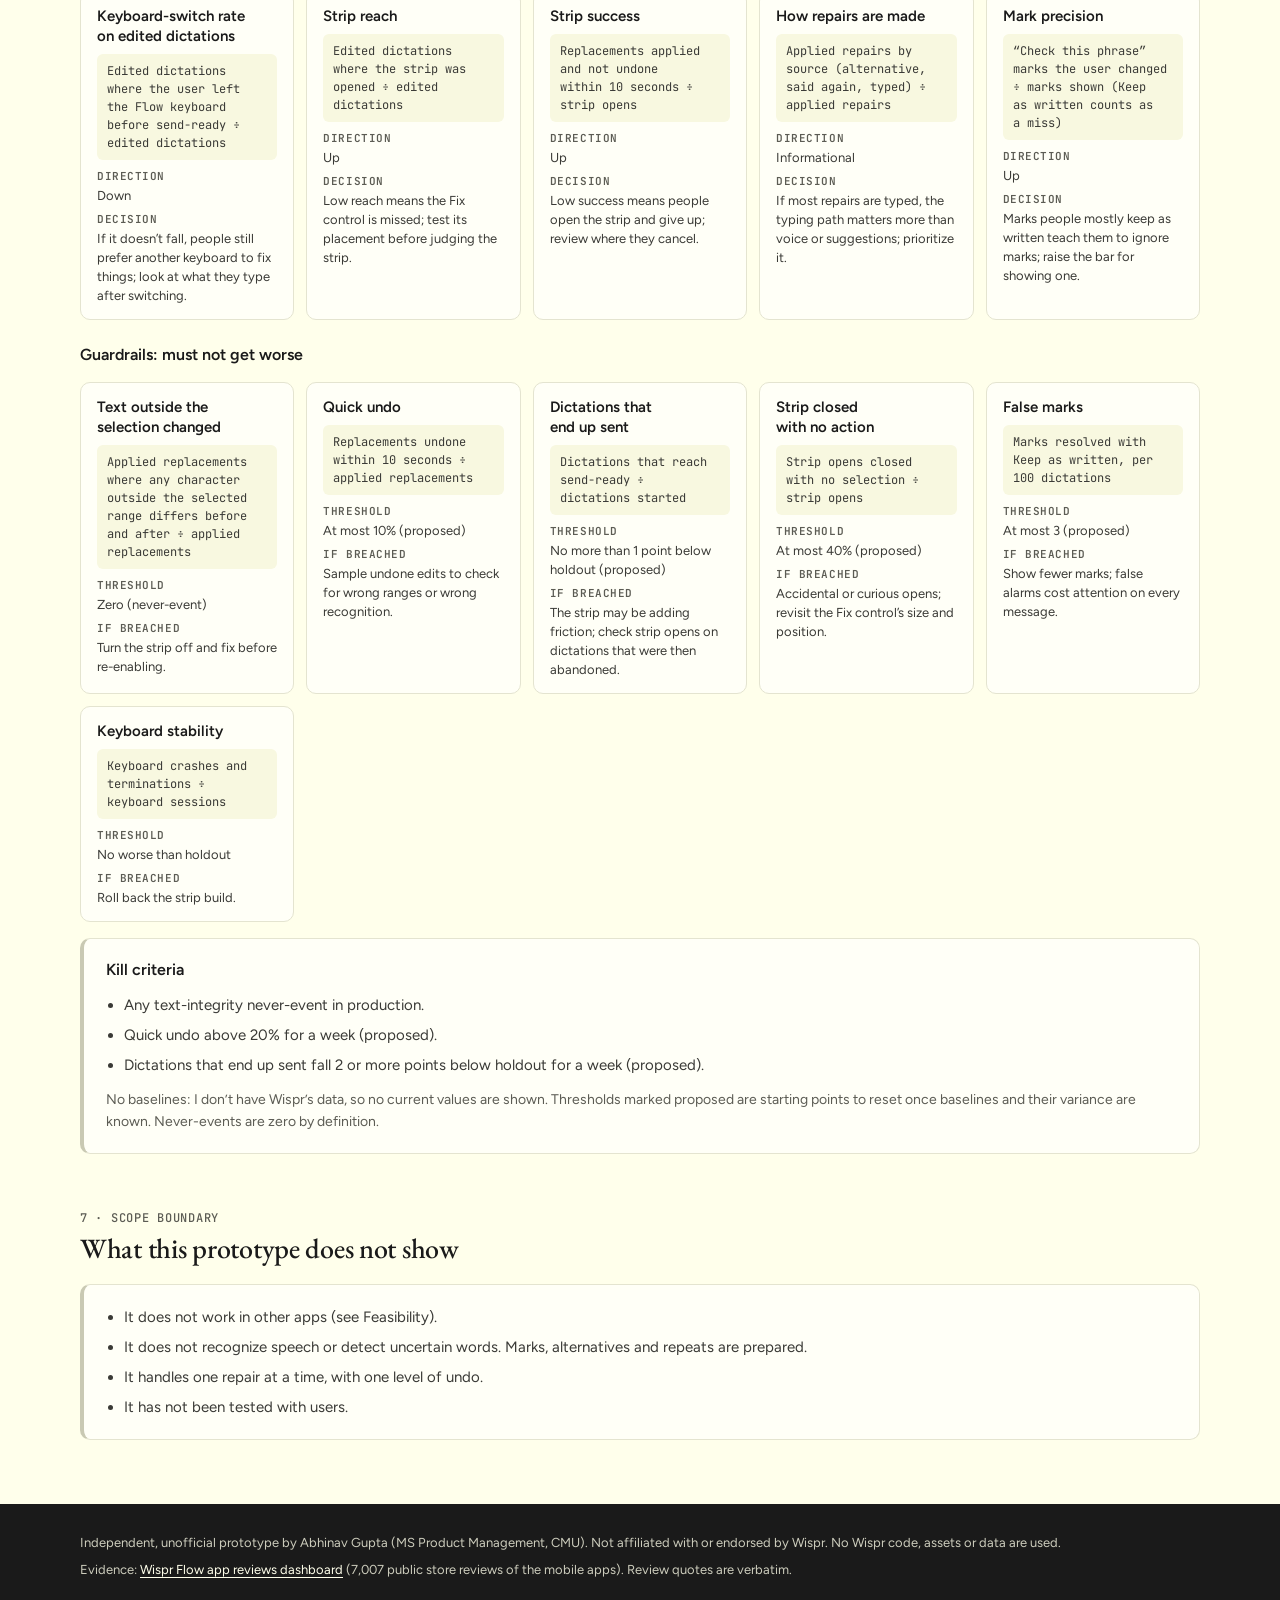
==== commit 9c25586b: "Phrase Repair (from Mobile Fix Strip) and Voice Skills Phrase Repair adds optional Check this phrase" ====
--- a/site/fix-strip/index.html
+++ b/site/fix-strip/index.html
@@ -2,193 +2,14 @@
 <html lang="en">
 <head>
   <meta charset="utf-8">
-  <meta name="viewport" content="width=device-width, initial-scale=1, viewport-fit=cover">
-  <title>Mobile Fix Strip · Flow prototypes</title>
-  <meta name="description" content="An independent prototype: correct one dictated phrase on mobile while keeping every other character.">
+  <meta name="viewport" content="width=device-width, initial-scale=1">
+  <title>Moved · Flow prototypes</title>
+  <meta name="robots" content="noindex">
   <link rel="icon" href="data:,">
-  <meta name="theme-color" content="#034f46">
-  <link rel="preconnect" href="https://fonts.googleapis.com">
-  <link rel="preconnect" href="https://fonts.gstatic.com" crossorigin>
-  <link rel="stylesheet" href="https://fonts.googleapis.com/css2?family=EB+Garamond:wght@500;600&family=Figtree:wght@400;500;600;700&family=JetBrains+Mono:wght@500;600&display=swap">
-  <link rel="stylesheet" href="../assets/styles.css">
-  <link rel="stylesheet" href="../assets/phrase-editor.css">
-  <link rel="stylesheet" href="../assets/fixstrip.css">
-  <script src="../assets/shared.js"></script>
-  <script src="../assets/evidence.js"></script>
-  <script src="../assets/fixstrip-core.js"></script>
-  <script src="../assets/metrics.js"></script>
-  <script defer src="../assets/metrics-view.js"></script>
-  <script defer src="../assets/phrase-editor.js"></script>
-  <script defer src="../assets/fixstrip.js"></script>
+  <script>location.replace('../phrase-repair/' + location.search + location.hash);</script>
+  <style>body { font: 16px/1.5 system-ui, sans-serif; margin: 40px 16px; background: #ffffeb; color: #1a1a1a; } a { color: #034f46; }</style>
 </head>
 <body>
-  <a class="skip" href="#demo">Skip to the demo</a>
-  <div class="masthead">
-    <div class="shell topbar">
-      <a class="site-name" href="../">Flow prototypes</a>
-      <nav class="nav" aria-label="Pages">
-        <a href="../">Overview</a>
-        <a href="./" aria-current="page">Mobile Fix Strip</a>
-        <a href="../journal-mode/">Journal Mode</a>
-        <a href="../review-revisions/">Review Revisions</a>
-        <a href="../research/">Research</a>
-        <button id="theme" type="button" aria-label="Switch color theme">Theme</button>
-      </nav>
-    </div>
-    <div class="shell page-intro">
-      <p class="independent">Proposed extension 1 of 3 · not made by or with Wispr</p>
-      <h1>Mobile Fix Strip</h1>
-      <p class="kicker">Precise phrase editing</p>
-      <p class="lede">Mobile users can enjoy Flow's dictation quality but lose the time-saving benefit when correcting a phrase requires awkward selection, typing, or switching keyboards.</p>
-    </div>
-  </div>
-
-  <main class="shell">
-    <div class="legend" aria-label="How to read this page">
-      <span class="item"><span class="tag tag-evidence">Customer evidence</span> what reviewers wrote</span>
-      <span class="item"><span class="tag tag-finding">My test</span> one speaker, my own Flow app</span>
-      <span class="item"><span class="tag tag-shipping">Wispr docs</span> what Flow documents today</span>
-      <span class="item"><span class="tag tag-proposed">Proposed</span> my idea, not a Flow feature</span>
-      <span class="item"><span class="tag tag-sim">Simulated</span> prepared input, no recognition</span>
-    </div>
-
-    <section aria-labelledby="problem-h">
-      <div class="section-head">
-        <p class="eyebrow">1 · The problem</p>
-        <h2 id="problem-h">Reviewers praise the dictation, then describe the edit</h2>
-        <p>Three recent iOS reviews from the <a id="dash-link" href="#">reviews dashboard</a> export. They show the problem exists for some people. They don't say how many. Of the three proposals, this one has the most customer evidence behind it.</p>
-      </div>
-      <div class="grid-3" id="fix-evidence"></div>
-      <article class="block finding first-hand">
-        <div class="button-row"><span class="tag tag-finding">My test</span><span class="tag tag-unverified">Not yet verified</span></div>
-        <p>It happened to me too. I said “Mobile Fix Strip” and Flow wrote “mobile fix trip.” Fixing two words on a phone shouldn't mean re-dictating the sentence. That error is the second demo below. <a href="../research/">Evidence record R7</a></p>
-      </article>
-    </section>
-
-    <section aria-labelledby="today-h">
-      <div class="section-head">
-        <p class="eyebrow">2 · What Flow ships today</p>
-        <h2 id="today-h">Flow already edits by voice on desktop. On iPhone, in-place editing isn't currently working</h2>
-        <p>This proposal is about one mobile interaction, not voice editing in general.</p>
-      </div>
-      <div class="grid-2">
-        <article class="block shipping" id="docs-block"></article>
-        <article class="block" id="observe-block">
-          <div class="button-row"><span class="tag tag-unverified">Not yet observed</span></div>
-          <h3>The iOS comparison waits for a device check</h3>
-          <p class="muted">I have read Wispr's docs, not used the current iOS keyboard for this task. The video leaves out any side-by-side until this is recorded on a phone.</p>
-          <p class="muted" id="voice-edit-claim"></p>
-          <ol class="steps">
-            <li>Dictate the prepared sentence into Messages with the Flow keyboard.</li>
-            <li>Change "Tuesday" to "Thursday" the fastest way the app allows. Note each tap, keyboard switch and the seconds taken.</li>
-            <li>Check whether the keyboard offers a voice edit or Polish on a one-word selection. Polish's documented minimum is 10 words.</li>
-            <li>Record app version, iOS version and date. Then add the comparison.</li>
-          </ol>
-        </article>
-      </div>
-    </section>
-
-    <section aria-labelledby="idea-h">
-      <div class="section-head">
-        <p class="eyebrow">3 · The proposed change</p>
-        <h2 id="idea-h">Correct a selected phrase, keep everything around it</h2>
-      </div>
-      <article class="block proposed">
-        <div class="button-row"><span class="tag tag-proposed">Proposed</span></div>
-        <ul class="ticks">
-          <li><strong>Opt-in, not a gate.</strong> A small Fix control appears after a dictation. Nothing opens unless you tap it; there's no review screen after every dictation.</li>
-          <li><strong>Only the latest dictation.</strong> The strip shows that text as tappable words, so you never place a cursor in a long field.</li>
-          <li><strong>Tap a word, or two to make a phrase.</strong> Then say the replacement, or type it.</li>
-          <li><strong>See it before it lands.</strong> The phrase is shown changing in place. Apply, cancel, or undo afterwards.</li>
-          <li><strong>Exact replacement.</strong> Only the selected characters change. No regenerating the passage, no rewrite of the rest of the message.</li>
-          <li><strong>One editor, three places.</strong> The same phrase editor opens after a <a href="../journal-mode/">Journal Mode</a> capture and after <a href="../review-revisions/">Review Revisions</a>, so a wrong word is always one tap away.</li>
-        </ul>
-      </article>
-    </section>
-
-    <section id="demo" aria-labelledby="demo-h">
-      <div class="section-head">
-        <p class="eyebrow">4 · Try it</p>
-        <h2 id="demo-h">Change “Tuesday” to “Thursday”</h2>
-        <p>A simulated message composer. Editing stays inside this page; it doesn't connect to Flow or to any other app. Two demos: a wrong word, and the recognition error I hit myself.</p>
-      </div>
-      <div class="demo">
-        <div class="phone" id="phone">
-          <div class="phone-screen">
-            <div class="statusbar" aria-hidden="true"><span>9:41</span><span class="sim-chip">Prototype</span></div>
-            <div class="thread-head"><span class="avatar" aria-hidden="true">P</span><div><strong id="thread-name">Project team</strong><span>3 people</span></div></div>
-            <div class="thread" aria-label="Message thread">
-              <p class="bubble in" id="thread-in">Can you send the estimate today? Need it before the review.</p>
-            </div>
-            <div class="toast" id="toast" role="status" aria-live="polite" hidden></div>
-            <div class="composer">
-              <div class="field" id="composer" aria-label="Message being written" aria-live="polite"><span class="placeholder">Message</span></div>
-              <button class="send" type="button" id="send" aria-label="Send (disabled in the demo)" disabled>&uarr;</button>
-            </div>
-            <div class="strip" id="strip" hidden>
-              <div class="strip-head"><span>Last dictation · tap the words to fix</span><button type="button" class="strip-close" id="strip-close" aria-label="Close the fix strip">&times;</button></div>
-              <div class="pe-words" id="strip-words" role="group" aria-label="Words in the last dictation"></div>
-            </div>
-            <div class="kb" id="kb"><div id="kb-host" class="kb-host"></div><div id="kb-editor" class="pe-controls kb-editor" hidden></div></div>
-          </div>
-        </div>
-
-        <aside class="demo-side">
-          <div class="block">
-            <h3>Demo</h3>
-            <div class="scenario-pick" role="group" aria-label="Choose a demo">
-              <button type="button" class="button small" data-scenario="wrong-day" aria-pressed="true">1 · Wrong day</button>
-              <button type="button" class="button small" data-scenario="fix-trip" aria-pressed="false">2 · “fix trip”</button>
-            </div>
-            <p class="muted"><span id="scenario-tag" class="tag tag-sim">Scripted</span> <span id="scenario-source"></span></p>
-          </div>
-          <div class="block sim">
-            <div class="button-row"><span class="tag tag-sim">Simulated</span></div>
-            <p>The <strong>Dictate</strong> button inserts a prepared sentence. The <strong>Say it</strong> button fills in a prepared replacement (“Thursday” for “Tuesday”, “Fix Strip” for “fix trip”). Neither records audio or recognizes speech, and neither shows how Wispr's recognition performs. Typing any other replacement works too.</p>
-          </div>
-          <div class="block">
-            <h3>Steps</h3>
-            <ol class="checklist" id="checklist"></ol>
-            <div class="button-row"><button type="button" class="button" id="reset">Reset demo</button></div>
-          </div>
-          <div class="block" id="integrity" aria-live="polite">
-            <h3>Text check</h3>
-            <p class="muted" id="integrity-msg">Load the dictation to start.</p>
-          </div>
-        </aside>
-      </div>
-    </section>
-
-    <section aria-labelledby="measure-h">
-      <div class="section-head">
-        <p class="eyebrow">5 · How we'd know it worked</p>
-        <h2 id="measure-h">Test it against today's keyboard first</h2>
-        <p>This prototype hasn't been timed with users, so nothing here claims the strip is faster. First a usability test, then, if it ships, the north star: time to a correct, send-ready message. Metrics picked with a north-star and STEDII pass.</p>
-      </div>
-      <div class="metrics" data-metrics="fixStrip"></div>
-    </section>
-
-    <section aria-labelledby="scope-h">
-      <div class="section-head">
-        <p class="eyebrow">6 · Scope boundary</p>
-        <h2 id="scope-h">What this prototype does not show</h2>
-      </div>
-      <article class="block">
-        <ul class="ticks">
-          <li>It does not work in other iOS apps. A real keyboard extension would need a native check: can it reliably find the last dictated text in the host app's field, and replace that exact range safely, with the cursor moved by the user or by autocorrect?</li>
-          <li>It does not recognize speech. Replacement by voice uses a prepared phrase.</li>
-          <li>It handles one replacement and one level of undo at a time.</li>
-          <li>It has not been tested with users.</li>
-        </ul>
-      </article>
-    </section>
-  </main>
-
-  <footer class="site-footer">
-    <div class="shell">
-      <p>Independent, unofficial prototype by Abhinav Gupta (MS Product Management, CMU). Not affiliated with or endorsed by Wispr. No Wispr code, assets or data are used.</p>
-      <p>Evidence: <a href="https://wispr-reviews-site.vercel.app/">Wispr Flow app reviews dashboard</a> (7,007 public store reviews of the mobile apps). Review quotes are verbatim.</p>
-    </div>
-  </footer>
+  <p>Mobile Fix Strip is now <a href="../phrase-repair/">Phrase Repair</a>.</p>
 </body>
 </html>
